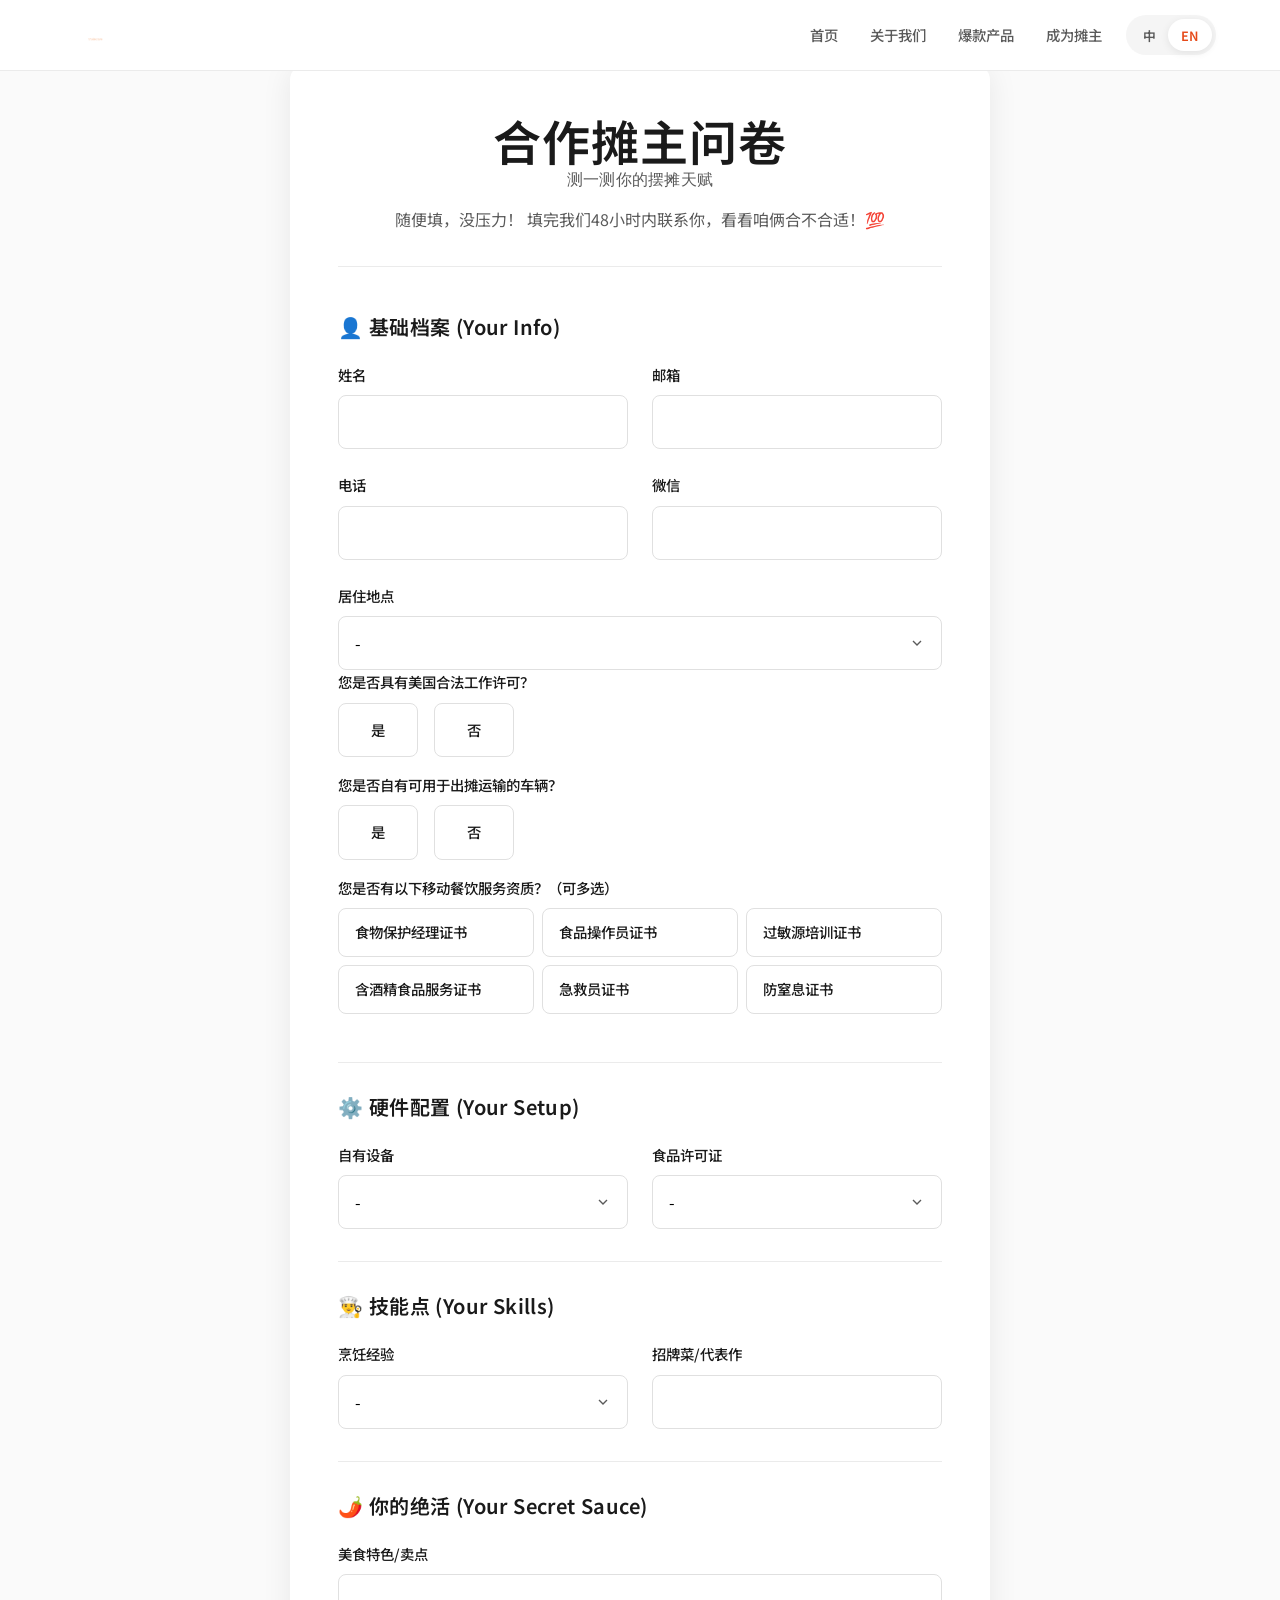
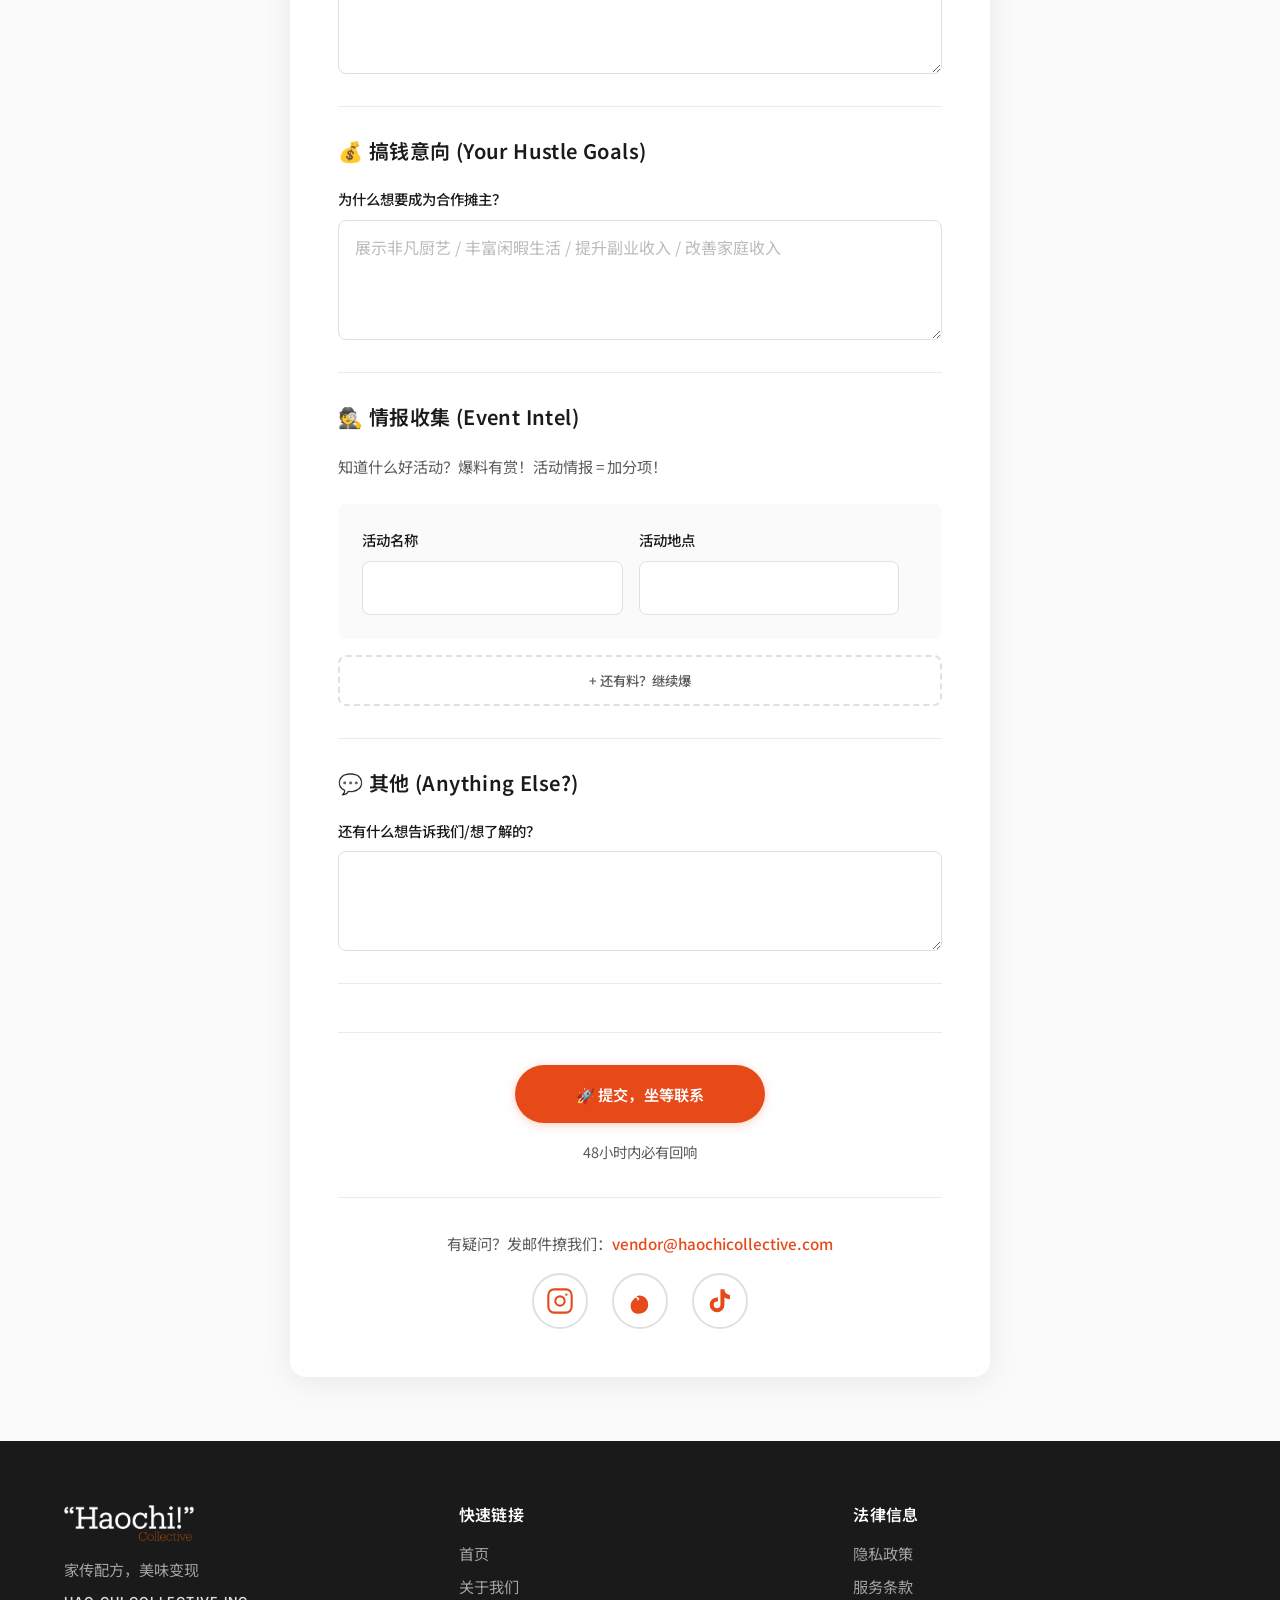
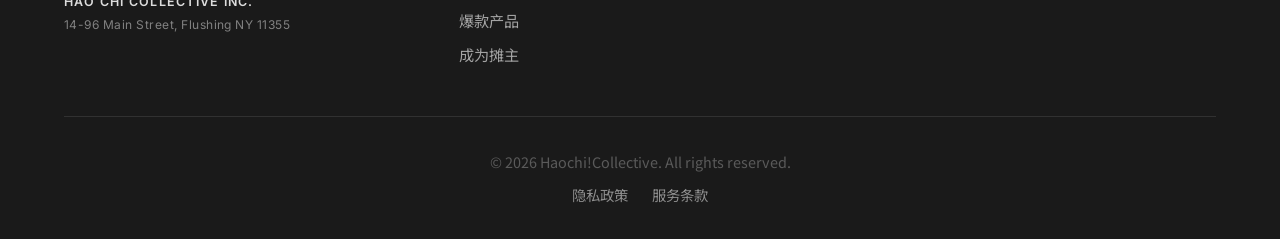
==== page-apply.html @ 7d52dc9a "Use iframe POST for Netlify Forms (more reliable)" ====
<!DOCTYPE html>
<html lang="zh">
<head>
  <meta charset="UTF-8">
  <meta name="viewport" content="width=device-width, initial-scale=1.0">
  <title>Apply Now | Haochi!Collective</title>
  <meta name="description" content="Co-Vendor Quiz - Are You Born to Hustle? Apply to become a Haochi!Collective vendor and turn your food dream into reality.">

  <link rel="preconnect" href="https://fonts.googleapis.com">
  <link rel="preconnect" href="https://fonts.gstatic.com" crossorigin>
  <link href="https://fonts.googleapis.com/css2?family=Inter:wght@400;500;600;700&family=Playfair+Display:wght@500;600;700&family=Noto+Sans+SC:wght@400;500;600;700&display=swap" rel="stylesheet">
  <link rel="stylesheet" href="styles.css">
</head>
<body>
  <!-- Header -->
  <header class="header">
    <div class="header-content">
      <a href="index.html">
        <img src="logo-white.png" alt="Haochi!Collective" class="logo">
      </a>
      <nav class="nav">
        <ul class="nav-links">
          <li><a href="index.html" data-lang="zh">首页</a><a href="index.html" data-lang="en">Home</a></li>
          <li><a href="page-story.html" data-lang="zh">关于我们</a><a href="page-story.html" data-lang="en">About Us</a></li>
          <li><a href="page-products.html" data-lang="zh">爆款产品</a><a href="page-products.html" data-lang="en">Products</a></li>
          <li><a href="page-solution.html" data-lang="zh">成为摊主</a><a href="page-solution.html" data-lang="en">Become a Vendor</a></li>
        </ul>
        <div class="lang-toggle">
          <button data-lang-btn="zh">中</button>
          <button data-lang-btn="en" class="active">EN</button>
        </div>
      </nav>
      <button class="menu-toggle" aria-label="Menu">
        <span></span><span></span><span></span>
      </button>
    </div>
  </header>

  <nav class="mobile-nav">
    <ul class="mobile-nav-links">
      <li><a href="index.html" data-lang="zh">首页</a><a href="index.html" data-lang="en">Home</a></li>
      <li><a href="page-story.html" data-lang="zh">关于我们</a><a href="page-story.html" data-lang="en">About Us</a></li>
      <li><a href="page-products.html" data-lang="zh">爆款产品</a><a href="page-products.html" data-lang="en">Products</a></li>
      <li><a href="page-solution.html" data-lang="zh">成为摊主</a><a href="page-solution.html" data-lang="en">Become a Vendor</a></li>
    </ul>
  </nav>

  <!-- Form Section -->
  <section class="form-section">
    <div class="container">
      <div class="form-container">
        <div class="form-intro animate-on-scroll">
          <h2 data-lang="zh">合作摊主问卷</h2>
          <h2 data-lang="en">Co-Vendor Quiz</h2>
          <h3 class="quiz-subtitle" data-lang="zh">测一测你的摆摊天赋</h3>
          <h3 class="quiz-subtitle" data-lang="en">Are You Born to Hustle?</h3>
          <p data-lang="zh">随便填，没压力！ 填完我们48小时内联系你，看看咱俩合不合适！💯</p>
          <p data-lang="en">No pressure, just vibes! Fill this out, and we'll hit you up within 48 hours. Let's see if we're a match! 💯</p>
        </div>

        <form 
          id="applicationForm" 
          name="vendor-application" 
          action="/covendor-v3/"
          method="POST" 
          data-netlify="true" 
          netlify-honeypot="bot-field"
          target="netlify-frame"
        >
          <!-- Netlify Forms hidden fields -->
          <input type="hidden" name="form-name" value="vendor-application">
          <p style="display:none;">
            <label>Don't fill this out: <input name="bot-field"></label>
          </p>
        
        <!-- Hidden iframe for Netlify Forms POST -->
        <iframe name="netlify-frame" id="netlify-frame" style="display:none;" onload="handleFormSubmit()"></iframe>

          <!-- Section 1: 基础档案 -->
          <div class="form-group animate-on-scroll">
            <div class="form-group-title">
              <h4 data-lang="zh">👤 基础档案 (Your Info)</h4>
              <h4 data-lang="en">👤 Your Info</h4>
            </div>
            <div class="form-row">
              <div class="form-field">
                <label data-lang="zh">姓名</label>
                <label data-lang="en">Name</label>
                <input type="text" name="name" required placeholder="">
              </div>
              <div class="form-field">
                <label data-lang="zh">邮箱</label>
                <label data-lang="en">Email</label>
                <input type="email" name="email" required placeholder="">
              </div>
            </div>
            <div class="form-row">
              <div class="form-field">
                <label data-lang="zh">电话</label>
                <label data-lang="en">Phone</label>
                <input type="tel" name="phone" placeholder="">
              </div>
              <div class="form-field">
                <label data-lang="zh">微信</label>
                <label data-lang="en">WeChat ID</label>
                <input type="text" name="wechat" placeholder="">
              </div>
            </div>
            <div class="form-field">
              <label data-lang="zh">居住地点</label>
              <label data-lang="en">State</label>
              <select name="state">
                <option value="">-</option>
                <option value="AL">AL Alabama / 阿拉巴马州</option>
                <option value="AK">AK Alaska / 阿拉斯加州</option>
                <option value="AZ">AZ Arizona / 亚利桑那州</option>
                <option value="AR">AR Arkansas / 阿肯色州</option>
                <option value="CA">CA California / 加利福尼亚州</option>
                <option value="CO">CO Colorado / 科罗拉多州</option>
                <option value="CT">CT Connecticut / 康涅狄格州</option>
                <option value="DE">DE Delaware / 特拉华州</option>
                <option value="FL">FL Florida / 佛罗里达州</option>
                <option value="GA">GA Georgia / 佐治亚州</option>
                <option value="HI">HI Hawaii / 夏威夷州</option>
                <option value="ID">ID Idaho / 爱达荷州</option>
                <option value="IL">IL Illinois / 伊利诺伊州</option>
                <option value="IN">IN Indiana / 印第安纳州</option>
                <option value="IA">IA Iowa / 爱荷华州</option>
                <option value="KS">KS Kansas / 堪萨斯州</option>
                <option value="KY">KY Kentucky / 肯塔基州</option>
                <option value="LA">LA Louisiana / 路易斯安那州</option>
                <option value="ME">ME Maine / 缅因州</option>
                <option value="MD">MD Maryland / 马里兰州</option>
                <option value="MA">MA Massachusetts / 马萨诸塞州</option>
                <option value="MI">MI Michigan / 密歇根州</option>
                <option value="MN">MN Minnesota / 明尼苏达州</option>
                <option value="MS">MS Mississippi / 密西西比州</option>
                <option value="MO">MO Missouri / 密苏里州</option>
                <option value="MT">MT Montana / 蒙大拿州</option>
                <option value="NE">NE Nebraska / 内布拉斯加州</option>
                <option value="NV">NV Nevada / 内华达州</option>
                <option value="NH">NH New Hampshire / 新罕布什尔州</option>
                <option value="NJ">NJ New Jersey / 新泽西州</option>
                <option value="NM">NM New Mexico / 新墨西哥州</option>
                <option value="NY">NY New York / 纽约州</option>
                <option value="NC">NC North Carolina / 北卡罗来纳州</option>
                <option value="ND">ND North Dakota / 北达科他州</option>
                <option value="OH">OH Ohio / 俄亥俄州</option>
                <option value="OK">OK Oklahoma / 俄克拉荷马州</option>
                <option value="OR">OR Oregon / 俄勒冈州</option>
                <option value="PA">PA Pennsylvania / 宾夕法尼亚州</option>
                <option value="RI">RI Rhode Island / 罗得岛州</option>
                <option value="SC">SC South Carolina / 南卡罗来纳州</option>
                <option value="SD">SD South Dakota / 南达科他州</option>
                <option value="TN">TN Tennessee / 田纳西州</option>
                <option value="TX">TX Texas / 得克萨斯州</option>
                <option value="UT">UT Utah / 犹他州</option>
                <option value="VT">VT Vermont / 佛蒙特州</option>
                <option value="VA">VA Virginia / 弗吉尼亚州</option>
                <option value="WA">WA Washington / 华盛顿州</option>
                <option value="WV">WV West Virginia / 西弗吉尼亚州</option>
                <option value="WI">WI Wisconsin / 威斯康星州</option>
                <option value="WY">WY Wyoming / 怀俄明州</option>
                <option value="DC">DC District of Columbia / 华盛顿特区</option>
              </select>
            </div>

            <!-- 判断性问题 -->
            <div class="form-field yesno-field">
              <label data-lang="zh">您是否具有美国合法工作许可？</label>
              <label data-lang="en">Do you have legal work authorization in the U.S.?</label>
              <div class="yesno-options">
                <label class="yesno-label">
                  <input type="radio" name="work_permit" value="yes">
                  <span data-lang="zh">是</span>
                  <span data-lang="en">Yes</span>
                </label>
                <label class="yesno-label">
                  <input type="radio" name="work_permit" value="no">
                  <span data-lang="zh">否</span>
                  <span data-lang="en">No</span>
                </label>
              </div>
            </div>

            <div class="form-field yesno-field">
              <label data-lang="zh">您是否自有可用于出摊运输的车辆？</label>
              <label data-lang="en">Do you have a vehicle for transport to events?</label>
              <div class="yesno-options">
                <label class="yesno-label">
                  <input type="radio" name="own_vehicle" value="yes">
                  <span data-lang="zh">是</span>
                  <span data-lang="en">Yes</span>
                </label>
                <label class="yesno-label">
                  <input type="radio" name="own_vehicle" value="no">
                  <span data-lang="zh">否</span>
                  <span data-lang="en">No</span>
                </label>
              </div>
            </div>

            <div class="form-field checkbox-group-field">
              <label data-lang="zh">您是否有以下移动餐饮服务资质？（可多选）</label>
              <label data-lang="en">Do you have any of the following certifications? (select all that apply)</label>
              <div class="checkbox-grid">
                <label class="checkbox-label">
                  <input type="checkbox" name="certifications" value="food_manager">
                  <span data-lang="zh">食物保护经理证书</span>
                  <span data-lang="en">Food Protection Manager Cert</span>
                </label>
                <label class="checkbox-label">
                  <input type="checkbox" name="certifications" value="food_handler">
                  <span data-lang="zh">食品操作员证书</span>
                  <span data-lang="en">Food Handler Certificate</span>
                </label>
                <label class="checkbox-label">
                  <input type="checkbox" name="certifications" value="allergen">
                  <span data-lang="zh">过敏源培训证书</span>
                  <span data-lang="en">Allergen Training Cert</span>
                </label>
                <label class="checkbox-label">
                  <input type="checkbox" name="certifications" value="alcohol">
                  <span data-lang="zh">含酒精食品服务证书</span>
                  <span data-lang="en">Alcohol Service Cert</span>
                </label>
                <label class="checkbox-label">
                  <input type="checkbox" name="certifications" value="first_aid">
                  <span data-lang="zh">急救员证书</span>
                  <span data-lang="en">First Aid Certificate</span>
                </label>
                <label class="checkbox-label">
                  <input type="checkbox" name="certifications" value="choking">
                  <span data-lang="zh">防窒息证书</span>
                  <span data-lang="en">Choking Prevention Cert</span>
                </label>
              </div>
            </div>
          </div>

          <!-- Section 2: 硬件配置 -->
          <div class="form-group animate-on-scroll">
            <div class="form-group-title">
              <h4 data-lang="zh">⚙️ 硬件配置 (Your Setup)</h4>
              <h4 data-lang="en">⚙️ Your Setup</h4>
            </div>
            <div class="form-row">
              <div class="form-field">
                <label data-lang="zh">自有设备</label>
                <label data-lang="en">Equipment</label>
                <select name="equipment">
                  <option value="">-</option>
                  <option value="none" data-lang="zh">无</option>
                  <option value="none" data-lang="en">None</option>
                  <option value="basic" data-lang="zh">基础设备</option>
                  <option value="basic" data-lang="en">Basic Setup</option>
                  <option value="full" data-lang="zh">全套设备</option>
                  <option value="full" data-lang="en">Full Setup</option>
                  <option value="truck" data-lang="zh">餐车</option>
                  <option value="truck" data-lang="en">Food Truck</option>
                </select>
              </div>
              <div class="form-field">
                <label data-lang="zh">食品许可证</label>
                <label data-lang="en">Food Permit</label>
                <select name="permit">
                  <option value="">-</option>
                  <option value="none" data-lang="zh">暂无</option>
                  <option value="none" data-lang="en">None yet</option>
                  <option value="mobile" data-lang="zh">移动餐车许可</option>
                  <option value="mobile" data-lang="en">Mobile Food Permit</option>
                  <option value="commercial" data-lang="zh">商业厨房许可</option>
                  <option value="commercial" data-lang="en">Commercial Kitchen</option>
                </select>
              </div>
            </div>
          </div>

          <!-- Section 3: 技能点 -->
          <div class="form-group animate-on-scroll">
            <div class="form-group-title">
              <h4 data-lang="zh">👨‍🍳 技能点 (Your Skills)</h4>
              <h4 data-lang="en">👨‍🍳 Your Skills</h4>
            </div>
            <div class="form-row">
              <div class="form-field">
                <label data-lang="zh">烹饪经验</label>
                <label data-lang="en">Cooking Experience</label>
                <select name="experience">
                  <option value="">-</option>
                  <option value="home" data-lang="zh">家常烹饪</option>
                  <option value="home" data-lang="en">Home Cooking</option>
                  <option value="restaurant" data-lang="zh">餐厅厨师</option>
                  <option value="restaurant" data-lang="en">Restaurant Chef</option>
                  <option value="professional" data-lang="zh">专业厨师</option>
                  <option value="professional" data-lang="en">Professional Chef</option>
                  <option value="catering" data-lang="zh">外烩/活动餐</option>
                  <option value="catering" data-lang="en">Catering/Events</option>
                </select>
              </div>
              <div class="form-field">
                <label data-lang="zh">招牌菜/代表作</label>
                <label data-lang="en">Signature Dish</label>
                <input type="text" name="signature" placeholder="">
              </div>
            </div>
          </div>

          <!-- Section 4: 你的绝活 -->
          <div class="form-group animate-on-scroll">
            <div class="form-group-title">
              <h4 data-lang="zh">🌶️ 你的绝活 (Your Secret Sauce)</h4>
              <h4 data-lang="en">🌶️ Your Secret Sauce</h4>
            </div>
            <div class="form-field">
              <label data-lang="zh">美食特色/卖点</label>
              <label data-lang="en">What makes your food unique?</label>
              <textarea name="specialty" placeholder=""></textarea>
            </div>
          </div>

          <!-- Section 5: 搞钱意向 -->
          <div class="form-group animate-on-scroll">
            <div class="form-group-title">
              <h4 data-lang="zh">💰 搞钱意向 (Your Hustle Goals)</h4>
              <h4 data-lang="en">💰 Your Hustle Goals</h4>
            </div>
            <div class="form-field">
              <label data-lang="zh">为什么想要成为合作摊主？</label>
              <label data-lang="en">Why do you want to become a co-vendor?</label>
              <textarea name="reason" class="reason-textarea" data-placeholder="展示非凡厨艺 / 丰富闲暇生活 / 提升副业收入 / 改善家庭收入" placeholder=""></textarea>
            </div>
          </div>

          <!-- Section 6: 情报收集 -->
          <div class="form-group animate-on-scroll">
            <div class="form-group-title">
              <h4 data-lang="zh">🕵️ 情报收集 (Event Intel)</h4>
              <h4 data-lang="en">🕵️ Event Intel</h4>
            </div>
            <p style="color: var(--text-secondary); font-size: 0.95rem; margin-bottom: var(--space-lg);" data-lang="zh">知道什么好活动？爆料有赏！活动情报 = 加分项！</p>
            <p style="color: var(--text-secondary); font-size: 0.95rem; margin-bottom: var(--space-lg);" data-lang="en">Know any good festivals? Spill the tea! Info on events = bonus points!</p>

            <div id="eventIntelContainer">
              <div class="event-intel-item">
                <div class="form-field">
                  <label data-lang="zh">活动名称</label>
                  <label data-lang="en">Event Name</label>
                  <input type="text" name="event_name[]" placeholder="">
                </div>
                <div class="form-field">
                  <label data-lang="zh">活动地点</label>
                  <label data-lang="en">Location</label>
                  <input type="text" name="event_location[]" placeholder="">
                </div>
                <div class="form-field">
                  <label>&nbsp;</label>
                  <button type="button" class="remove-event-btn" onclick="removeEventIntel(this)" style="display: none;">✕</button>
                </div>
              </div>
            </div>

            <button type="button" class="add-event-btn" onclick="addEventIntel()">
              <span data-lang="zh">+ 还有料？继续爆</span>
              <span data-lang="en">+ Add More Events</span>
            </button>
          </div>

          <!-- Section 7: 其他 -->
          <div class="form-group animate-on-scroll">
            <div class="form-group-title">
              <h4 data-lang="zh">💬 其他 (Anything Else?)</h4>
              <h4 data-lang="en">💬 Anything Else?</h4>
            </div>
            <div class="form-field">
              <label data-lang="zh">还有什么想告诉我们/想了解的？</label>
              <label data-lang="en">Questions or comments?</label>
              <textarea name="comments" placeholder=""></textarea>
            </div>
          </div>

          <!-- Submit -->
          <div class="form-submit">
            <button type="submit" class="btn btn-primary">
              <span data-lang="zh">🚀 提交，坐等联系</span>
              <span data-lang="en">🚀 Submit & Let's Talk</span>
            </button>
            <p style="margin-top: var(--space-md); color: var(--text-secondary); font-size: 0.9rem;" data-lang="zh">48小时内必有回响</p>
            <p style="margin-top: var(--space-md); color: var(--text-secondary); font-size: 0.9rem;" data-lang="en">We'll hit you up within 48 hours</p>
          </div>
        </form>

        <!-- Form Footer -->
        <div class="form-footer">
          <p data-lang="zh">有疑问？发邮件撩我们：<a href="mailto:vendor@haochicollective.com">vendor@haochicollective.com</a></p>
          <p data-lang="en">Questions? Slide into our DMs at <a href="mailto:vendor@haochicollective.com">vendor@haochicollective.com</a></p>
          <div class="social-links">
            <a href="#" class="social-link social-link-lg" aria-label="Instagram">
              <svg width="28" height="28" viewBox="0 0 24 24" fill="none" stroke="currentColor" stroke-width="1.8" stroke-linecap="round" stroke-linejoin="round"><rect x="2" y="2" width="20" height="20" rx="5" ry="5"/><circle cx="12" cy="12" r="4"/><circle cx="17.5" cy="6.5" r="1" fill="currentColor" stroke="none"/></svg>
            </a>
            <a href="#" class="social-link social-link-lg" aria-label="WeChat">
              <svg width="28" height="28" viewBox="0 0 24 24" fill="currentColor"><path d="M8.5 12.5a1.5 1.5 0 1 1 0-3 1.5 1.5 0 0 1 0 3zm5 0a1.5 1.5 0 1 1 0-3 1.5 1.5 0 0 1 0 3zm5.5 3c0 4.4-3.6 7.5-8 7.5S4 20.4 4 16c0-1.5.5-2.9 1.3-4L8 9l2 3 1.5-2L9 8c.8-.4 1.7-.7 2.6-.7 4 0 7.4 3.4 7.4 7.5z"/></svg>
            </a>
            <a href="#" class="social-link social-link-lg" aria-label="TikTok">
              <svg width="28" height="28" viewBox="0 0 24 24" fill="currentColor"><path d="M19.59 6.69a4.83 4.83 0 0 1-3.77-4.25V2h-3.45v13.67a2.89 2.89 0 0 1-2.88 2.5 2.89 2.89 0 0 1-2.89-2.89 2.89 2.89 0 0 1 2.89-2.89c.28 0 .54.04.79.1V9.01a6.27 6.27 0 0 0-.79-.05 6.34 6.34 0 0 0-6.34 6.34 6.34 6.34 0 0 0 6.34 6.34 6.34 6.34 0 0 0 6.33-6.34V8.99a8.16 8.16 0 0 0 4.77 1.52V6.75a4.85 4.85 0 0 1-1-.06z"/></svg>
            </a>
          </div>
        </div>
      </div>
    </div>
  </section>

  <!-- Success Modal -->
  <div class="modal-overlay" id="successModal">
    <div class="modal">
      <div class="modal-icon">✓</div>
      <h3 data-lang="zh">提交成功！</h3>
      <h3 data-lang="en">Submitted!</h3>
      <p data-lang="zh">我们将在48小时内联系你，看看咱俩合不合适！</p>
      <p data-lang="en">We'll hit you up within 48 hours. Let's see if we're a match!</p>
      <button class="btn btn-primary" onclick="closeModal()" data-lang="zh">好的！</button>
      <button class="btn btn-primary" onclick="closeModal()" data-lang="en">Got it!</button>
    </div>
  </div>

  <!-- Footer -->
  <footer class="footer">
    <div class="container">
      <div class="footer-content">
        <div class="footer-brand">
          <img src="logo-footer.png" alt="Haochi!Collective" class="footer-logo">
          <p data-lang="zh">家传配方，美味变现</p>
          <p data-lang="en">From Family Recipes to Scalable Brands</p>
          <p class="footer-company">HAO CHI COLLECTIVE INC.</p>
          <p class="footer-address">14-96 Main Street, Flushing NY 11355</p>
        </div>

        <div class="footer-links">
          <h4 data-lang="zh">快速链接</h4>
          <h4 data-lang="en">Quick Links</h4>
          <ul>
            <li><a href="index.html" data-lang="zh">首页</a><a href="index.html" data-lang="en">Home</a></li>
            <li><a href="page-story.html" data-lang="zh">关于我们</a><a href="page-story.html" data-lang="en">About Us</a></li>
            <li><a href="page-products.html" data-lang="zh">爆款产品</a><a href="page-products.html" data-lang="en">Products</a></li>
            <li><a href="page-apply.html" data-lang="zh">成为摊主</a><a href="page-apply.html" data-lang="en">Become a Vendor</a></li>
          </ul>
        </div>

        <div class="footer-links">
          <h4 data-lang="zh">法律信息</h4>
          <h4 data-lang="en">Legal</h4>
          <ul>
            <li><a href="privacy-policy.html" data-lang="zh">隐私政策</a><a href="privacy-policy.html" data-lang="en">Privacy Policy</a></li>
            <li><a href="terms-of-service.html" data-lang="zh">服务条款</a><a href="terms-of-service.html" data-lang="en">Terms of Service</a></li>
          </ul>
        </div>
      </div>

      <div class="footer-bottom">
        <p>© 2026 Haochi!Collective. All rights reserved.</p>
        <div class="footer-bottom-links">
          <a href="privacy-policy.html" data-lang="zh">隐私政策</a><a href="privacy-policy.html" data-lang="en">Privacy Policy</a>
          <a href="terms-of-service.html" data-lang="zh">服务条款</a><a href="terms-of-service.html" data-lang="en">Terms of Service</a>
        </div>
      </div>
    </div>
  </footer>

  <script>
    // Language Toggle
    const langToggle = document.querySelectorAll('[data-lang-btn]');
    const html = document.documentElement;

    langToggle.forEach(btn => {
      btn.addEventListener('click', () => {
        const lang = btn.dataset.langBtn;
        html.lang = lang;
        langToggle.forEach(b => b.classList.remove('active'));
        btn.classList.add('active');
        localStorage.setItem('hcc_lang', lang);
        setReasonPlaceholder(lang);
      });
    });

    const savedLang = localStorage.getItem('hcc_lang');
    if (savedLang) {
      html.lang = savedLang;
      langToggle.forEach(btn => {
        btn.classList.toggle('active', btn.dataset.langBtn === savedLang);
      });
    }

    // Mobile Menu
    const menuToggle = document.querySelector('.menu-toggle');
    const mobileNav = document.querySelector('.mobile-nav');

    menuToggle.addEventListener('click', () => {
      menuToggle.classList.toggle('active');
      mobileNav.classList.toggle('active');
    });

    // Reason textarea placeholder behavior
    const reasonTextarea = document.querySelector('.reason-textarea');
    const PLACEHOLDER_ZH = '展示非凡厨艺 / 丰富闲暇生活 / 提升副业收入 / 改善家庭收入';
    const PLACEHOLDER_EN = 'Show off your cooking skills / Enrich your free time / Boost side income / Improve family income';
    function setReasonPlaceholder(lang) {
      if (reasonTextarea) {
        reasonTextarea.placeholder = lang === 'zh' ? PLACEHOLDER_ZH : PLACEHOLDER_EN;
      }
    }
    setReasonPlaceholder(html.lang);

    // Event Intel Dynamic Fields
    function addEventIntel() {
      const container = document.getElementById('eventIntelContainer');
      const newItem = document.createElement('div');
      newItem.className = 'event-intel-item';
      newItem.innerHTML = `
        <div class="form-field">
          <label data-lang="zh">活动名称</label>
          <label data-lang="en">Event Name</label>
          <input type="text" name="event_name[]" placeholder="">
        </div>
        <div class="form-field">
          <label data-lang="zh">活动地点</label>
          <label data-lang="en">Location</label>
          <input type="text" name="event_location[]" placeholder="">
        </div>
        <div class="form-field">
          <label>&nbsp;</label>
          <button type="button" class="remove-event-btn" onclick="removeEventIntel(this)">✕</button>
        </div>
      `;
      container.appendChild(newItem);
      updateRemoveButtons();
    }

    function removeEventIntel(btn) {
      btn.closest('.event-intel-item').remove();
      updateRemoveButtons();
    }

    function updateRemoveButtons() {
      const items = document.querySelectorAll('.event-intel-item');
      document.querySelectorAll('.remove-event-btn').forEach(btn => {
        btn.style.display = items.length > 1 ? 'block' : 'none';
      });
    }

    // Form Submission via iframe (Netlify Forms compatible)
    let formSubmitted = false;
    
    function handleFormSubmit() {
      if (formSubmitted) {
        formSubmitted = false;
        
        // Collect form data for localStorage backup
        const form = document.getElementById('applicationForm');
        const formData = new FormData(form);
        const data = {};
        formData.forEach((value, key) => {
          if (key !== 'bot-field' && data[key] !== undefined) {
            if (!Array.isArray(data[key])) data[key] = [data[key]];
            data[key].push(value);
          } else if (key !== 'bot-field') {
            data[key] = value;
          }
        });
        
        // Save to localStorage as backup
        const submissions = JSON.parse(localStorage.getItem('hcc_submissions') || '[]');
        submissions.push({
          ...data,
          submittedAt: new Date().toISOString()
        });
        localStorage.setItem('hcc_submissions', JSON.stringify(submissions));
        
        // Show success modal
        document.getElementById('successModal').classList.add('active');
        form.reset();
      }
    }
    
    document.getElementById('applicationForm').addEventListener('submit', function() {
      formSubmitted = true;
    });

    function closeModal() {
      document.getElementById('successModal').classList.remove('active');
    }

    document.getElementById('successModal').addEventListener('click', function(e) {
      if (e.target === this) closeModal();
    });

    // Scroll Animations
    const observer = new IntersectionObserver((entries) => {
      entries.forEach(entry => {
        if (entry.isIntersecting) {
          entry.target.classList.add('animated');
          observer.unobserve(entry.target);
        }
      });
    }, { threshold: 0.1 });

    document.querySelectorAll('.animate-on-scroll').forEach(el => {
      observer.observe(el);
    });

    updateRemoveButtons();
  </script>
</body>
</html>
---- styles.css ----
/* ==========================================================================
   HAOCHI COLLECTIVE - Co-Vendor Website Styles
   American Style Design - Based on Notion Content
   ========================================================================== */

/* CSS Variables */
:root {
  --primary: #E64A19;
  --primary-dark: #D84315;
  --primary-light: #FF7043;
  --dark: #1A1A1A;
  --dark-secondary: #2D2D2D;
  --text-primary: #1A1A1A;
  --text-secondary: #5A5A5A;
  --text-light: #8A8A8A;
  --white: #FFFFFF;
  --gray-50: #FAFAFA;
  --gray-100: #F5F5F5;
  --gray-200: #EBEBEB;
  --gray-300: #E0E0E0;
  --success: #2E7D32;

  /* Typography */
  --font-display: 'Playfair Display', Georgia, serif;
  --font-body: 'Inter', -apple-system, BlinkMacSystemFont, sans-serif;
  --font-chinese: 'Noto Sans SC', 'PingFang SC', 'Hiragino Sans GB', 'Microsoft YaHei', sans-serif;
  --font-zh-heading: 'Noto Sans SC', 'PingFang SC', 'Hiragino Sans GB', 'Microsoft YaHei', sans-serif;

  /* Spacing */
  --space-xs: 0.25rem;
  --space-sm: 0.5rem;
  --space-md: 1rem;
  --space-lg: 1.5rem;
  --space-xl: 2rem;
  --space-2xl: 3rem;
  --space-3xl: 4rem;

  /* Layout */
  --max-width: 1200px;
  --border-radius: 8px;
  --border-radius-lg: 16px;

  /* Transitions */
  --transition-fast: 0.18s ease;
  --transition-base: 0.25s ease;
  --transition-slow: 0.45s ease;
  --transition-bounce: cubic-bezier(0.34, 1.56, 0.64, 1);
}

/* Reset */
*, *::before, *::after {
  box-sizing: border-box;
  margin: 0;
  padding: 0;
}

html {
  scroll-behavior: smooth;
}

body {
  font-family: var(--font-body), var(--font-chinese);
  font-size: 16px;
  line-height: 1.7;
  color: var(--text-primary);
  background: var(--white);
  -webkit-font-smoothing: antialiased;
}

img {
  max-width: 100%;
  height: auto;
  display: block;
}

a {
  color: inherit;
  text-decoration: none;
}

button {
  cursor: pointer;
  border: none;
  background: none;
  font-family: inherit;
}

h1, h2, h3, h4 {
  font-family: var(--font-display);
  font-weight: 600;
  line-height: 1.2;
  color: var(--dark);
}

h1 { font-size: clamp(2.5rem, 6vw, 4rem); }
h2 { font-size: clamp(2rem, 4vw, 3rem); }
h3 { font-size: clamp(1.5rem, 3vw, 2rem); }
h4 { font-size: 1.25rem; }

p {
  color: var(--text-secondary);
  line-height: 1.8;
}

/* Layout */
.container {
  max-width: var(--max-width);
  margin: 0 auto;
  padding: 0 var(--space-lg);
}

.section {
  padding: var(--space-3xl) 0;
}

.section-header {
  text-align: center;
  margin-bottom: var(--space-2xl);
}

.section-label {
  display: inline-block;
  font-size: 0.875rem;
  font-weight: 600;
  text-transform: uppercase;
  letter-spacing: 0.15em;
  color: var(--primary);
  margin-bottom: var(--space-sm);
}

/* ==========================================================================
   Header
   ========================================================================== */
.header {
  position: fixed;
  top: 0;
  left: 0;
  right: 0;
  z-index: 1000;
  background: rgba(255, 255, 255, 0.98);
  backdrop-filter: blur(10px);
  border-bottom: 1px solid var(--gray-200);
}

.header-content {
  display: flex;
  align-items: center;
  justify-content: space-between;
  height: 70px;
  max-width: var(--max-width);
  margin: 0 auto;
  padding: 0 var(--space-lg);
}

.logo {
  height: 32px;
  width: auto;
  object-fit: contain;
}

.nav {
  display: flex;
  align-items: center;
  gap: var(--space-lg);
}

.nav-links {
  display: none;
  list-style: none;
  gap: var(--space-xl);
}

.nav-links a {
  font-size: 0.9rem;
  font-weight: 500;
  color: var(--text-secondary);
  transition: var(--transition-fast);
  position: relative;
}

.nav-links a::after {
  content: '';
  position: absolute;
  bottom: -4px;
  left: 0;
  width: 0;
  height: 2px;
  background: var(--primary);
  transition: var(--transition-fast);
}

.nav-links a:hover,
.nav-links a.active {
  color: var(--text-primary);
}

.nav-links a:hover::after,
.nav-links a.active::after {
  width: 100%;
}

/* Language Toggle */
.lang-toggle {
  display: flex;
  background: var(--gray-100);
  border-radius: 20px;
  padding: 4px;
}

.lang-toggle button {
  padding: 0.4rem 0.8rem;
  font-size: 0.8rem;
  font-weight: 600;
  border-radius: 16px;
  color: var(--text-secondary);
  transition: var(--transition-fast);
}

.lang-toggle button.active {
  background: var(--white);
  color: var(--primary);
  box-shadow: 0 2px 8px rgba(0,0,0,0.08);
}

/* Mobile Menu */
.menu-toggle {
  display: flex;
  flex-direction: column;
  gap: 5px;
  padding: 8px;
}

.menu-toggle span {
  width: 22px;
  height: 2px;
  background: var(--text-primary);
  transition: var(--transition-fast);
}

.mobile-nav {
  position: fixed;
  top: 70px;
  left: 0;
  right: 0;
  background: var(--white);
  padding: var(--space-lg);
  border-bottom: 1px solid var(--gray-200);
  transform: translateY(-100%);
  opacity: 0;
  visibility: hidden;
  transition: var(--transition-base);
  z-index: 999;
}

.mobile-nav.active {
  transform: translateY(0);
  opacity: 1;
  visibility: visible;
}

.mobile-nav-links {
  list-style: none;
  display: flex;
  flex-direction: column;
  gap: var(--space-sm);
}

.mobile-nav-links a {
  display: block;
  padding: var(--space-md);
  font-weight: 500;
  border-radius: var(--border-radius);
  transition: var(--transition-fast);
}

.mobile-nav-links a:hover {
  background: var(--gray-100);
}

/* ==========================================================================
   Hero Section
   ========================================================================== */
.hero {
  position: relative;
  min-height: 100vh;
  display: flex;
  align-items: center;
  background: var(--dark);
  overflow: hidden;
}

.hero-bg {
  position: absolute;
  inset: 0;
  background-size: cover;
  background-position: center 35%;
  opacity: 0.55;
  transform: scale(1.04);
  animation: heroZoom 18s ease-in-out infinite alternate;
}

@keyframes heroZoom {
  from { transform: scale(1.04); background-position: center 35%; }
  to   { transform: scale(1.10); background-position: center 42%; }
}

/* 暖橙色叠层：强化烟火气氛围 */
.hero-color-wash {
  position: absolute;
  inset: 0;
  background: radial-gradient(ellipse 80% 60% at 50% 60%,
    rgba(200, 60, 0, 0.22) 0%,
    rgba(255, 120, 0, 0.10) 50%,
    transparent 100%);
  pointer-events: none;
  z-index: 0;
}

.hero-content {
  position: relative;
  z-index: 1;
  text-align: center;
  padding: 120px var(--space-lg) var(--space-3xl);
  max-width: 900px;
  margin: 0 auto;
}

.hero-badge {
  display: inline-block;
  padding: 0.5rem 1rem;
  background: rgba(230, 74, 25, 0.2);
  border: 1px solid var(--primary);
  border-radius: 50px;
  font-size: 0.85rem;
  font-weight: 600;
  color: var(--primary-light);
  margin-bottom: var(--space-lg);
}

.hero h1 {
  color: var(--white);
  margin-bottom: var(--space-lg);
  font-size: clamp(2.5rem, 7vw, 4.5rem);
  letter-spacing: -0.02em;
}

.hero-subtitle {
  font-size: clamp(1.1rem, 2vw, 1.4rem);
  color: rgba(255, 255, 255, 0.75);
  margin-bottom: var(--space-2xl);
  line-height: 1.8;
}

/* Hero Buttons Layout */
.hero-buttons {
  display: flex;
  gap: 1rem;
  justify-content: center;
  flex-wrap: wrap;
  align-items: center;
}

/* ── Hero Buttons: Equal-Size Base ────────────────────────────── */
.btn-hero-equal {
  display: inline-flex;
  align-items: center;
  justify-content: center;
  min-width: 160px;
  padding: 0.95rem 2rem;
  font-size: 1rem;
  font-weight: 600;
  letter-spacing: 0.025em;
  border-radius: 50px;
  border: 1.5px solid transparent;
  text-decoration: none;
  position: relative;
  overflow: hidden;
  cursor: pointer;
  -webkit-tap-highlight-color: transparent;
  user-select: none;
  transition: background 0.22s ease, border-color 0.22s ease,
              color 0.22s ease, transform 0.22s ease, box-shadow 0.22s ease;
}

/* Shimmer on hover */
.btn-hero-equal::before {
  content: '';
  position: absolute;
  inset: 0;
  background: linear-gradient(120deg, transparent 30%, rgba(255,255,255,0.14) 50%, transparent 70%);
  transform: translateX(-100%);
  transition: none;
}
.btn-hero-equal:hover::before {
  animation: heroShimmer 0.5s ease forwards;
}
@keyframes heroShimmer {
  to { transform: translateX(120%); }
}

/* ── Solid (主操作按钮) ─────────────────────────────────────────── */
.btn-hero-solid {
  background: var(--primary);
  color: var(--white);
  border-color: var(--primary);
  box-shadow: 0 3px 16px rgba(230, 74, 25, 0.40),
              inset 0 1px 0 rgba(255,255,255,0.12);
}
.btn-hero-solid:hover {
  background: var(--primary-dark);
  border-color: var(--primary-dark);
  transform: translateY(-2px);
  box-shadow: 0 7px 24px rgba(230, 74, 25, 0.50),
              inset 0 1px 0 rgba(255,255,255,0.1);
  color: var(--white);
}
.btn-hero-solid:active {
  transform: translateY(0);
  box-shadow: 0 2px 8px rgba(230, 74, 25, 0.30);
}
.btn-hero-solid:focus-visible {
  outline: 3px solid rgba(255, 130, 50, 0.65);
  outline-offset: 3px;
}

/* ── Glass (次级按钮) ───────────────────────────────────────────── */
.btn-hero-glass {
  background: rgba(255,255,255,0.10);
  color: rgba(255,255,255,0.92);
  border-color: rgba(255,255,255,0.38);
  backdrop-filter: blur(8px);
  -webkit-backdrop-filter: blur(8px);
}
.btn-hero-glass:hover {
  background: rgba(255,255,255,0.20);
  border-color: rgba(255,255,255,0.75);
  color: var(--white);
  transform: translateY(-2px);
  box-shadow: 0 6px 20px rgba(0,0,0,0.18);
}
.btn-hero-glass:active {
  transform: translateY(0);
  background: rgba(255,255,255,0.14);
}
.btn-hero-glass:focus-visible {
  outline: 3px solid rgba(255,255,255,0.55);
  outline-offset: 3px;
}

/* ── Hero Scroll Hint ─────────────────────────────────────────── */
.hero-scroll-hint {
  position: absolute;
  bottom: 2rem;
  left: 50%;
  transform: translateX(-50%);
  display: flex;
  flex-direction: column;
  align-items: center;
  gap: 0.6rem;
  color: rgba(255,255,255,0.55);
  font-size: 0.72rem;
  font-weight: 500;
  letter-spacing: 0.12em;
  text-transform: uppercase;
  z-index: 2;
  pointer-events: none;
  animation: scrollHintFade 3s ease-in-out infinite;
}
.scroll-line {
  display: block;
  width: 1.5px;
  height: 40px;
  background: linear-gradient(to bottom, transparent, rgba(255,255,255,0.6));
  animation: scrollLineDrop 3s ease-in-out infinite;
}
@keyframes scrollHintFade {
  0%, 100% { opacity: 0.45; }
  50%       { opacity: 0.90; }
}
@keyframes scrollLineDrop {
  0%   { transform: scaleY(0); transform-origin: top; }
  50%  { transform: scaleY(1); transform-origin: top; }
  100% { transform: scaleY(1); transform-origin: bottom; opacity: 0; }
}

.hero-stats {
  display: grid;
  grid-template-columns: repeat(3, 1fr);
  gap: var(--space-xl);
  margin-top: var(--space-3xl);
  padding-top: var(--space-2xl);
  border-top: 1px solid rgba(255, 255, 255, 0.15);
}

.stat-item {
  text-align: center;
}

.stat-number {
  font-family: var(--font-display);
  font-size: clamp(2.5rem, 5vw, 3.5rem);
  font-weight: 700;
  color: var(--primary);
  line-height: 1;
  margin-bottom: 0.5rem;
}

.stat-label {
  font-size: 0.95rem;
  color: rgba(255, 255, 255, 0.6);
}

/* Buttons */
.btn {
  display: inline-flex;
  align-items: center;
  justify-content: center;
  gap: 0.4rem;
  padding: 0.875rem 2rem;
  font-size: 0.95rem;
  font-weight: 600;
  border-radius: 50px;
  letter-spacing: 0.01em;
  border: 2px solid transparent;
  cursor: pointer;
  text-decoration: none;
  position: relative;
  overflow: hidden;
  transition: background 0.2s ease, color 0.2s ease, border-color 0.2s ease,
              transform 0.2s ease, box-shadow 0.2s ease;
  -webkit-tap-highlight-color: transparent;
  user-select: none;
}

/* Ripple layer */
.btn::after {
  content: '';
  position: absolute;
  inset: 0;
  background: rgba(255,255,255,0.15);
  opacity: 0;
  transition: opacity 0.15s ease;
  border-radius: inherit;
}
.btn:active::after {
  opacity: 1;
}

/* Primary */
.btn-primary {
  background: var(--primary);
  color: var(--white);
  box-shadow: 0 2px 10px rgba(230, 74, 25, 0.25);
}
.btn-primary:hover {
  background: var(--primary-dark);
  box-shadow: 0 6px 20px rgba(230, 74, 25, 0.35);
  transform: translateY(-2px);
}
.btn-primary:active {
  transform: translateY(0);
  box-shadow: 0 2px 8px rgba(230, 74, 25, 0.2);
}
.btn-primary:focus-visible {
  outline: 3px solid rgba(230, 74, 25, 0.5);
  outline-offset: 3px;
}

/* Outline (on dark bg / hero) */
.btn-outline {
  border-color: rgba(255,255,255,0.5);
  color: var(--white);
  background: transparent;
}
.btn-outline:hover {
  border-color: var(--white);
  background: rgba(255,255,255,0.12);
  transform: translateY(-2px);
}
.btn-outline:active {
  transform: translateY(0);
}
.btn-outline:focus-visible {
  outline: 3px solid rgba(255,255,255,0.5);
  outline-offset: 3px;
}

/* Secondary (light bg) */
.btn-secondary {
  background: var(--white);
  color: var(--primary);
  border-color: var(--primary);
}
.btn-secondary:hover {
  background: var(--primary);
  color: var(--white);
  transform: translateY(-2px);
  box-shadow: 0 6px 20px rgba(230, 74, 25, 0.25);
}
.btn-secondary:active {
  transform: translateY(0);
}
.btn-secondary:focus-visible {
  outline: 3px solid rgba(230, 74, 25, 0.4);
  outline-offset: 3px;
}

/* Ghost (inline text-link style) */
.btn-ghost {
  background: transparent;
  color: var(--primary);
  padding-left: 0;
  padding-right: 0;
  border-radius: 4px;
}
.btn-ghost:hover {
  color: var(--primary-dark);
  gap: 0.65rem;
}
.btn-ghost:focus-visible {
  outline: 2px solid var(--primary);
  outline-offset: 2px;
  border-radius: 4px;
}

/* Size modifiers */
.btn-sm {
  padding: 0.55rem 1.2rem;
  font-size: 0.875rem;
}
.btn-lg {
  padding: 1.1rem 2.5rem;
  font-size: 1.05rem;
}

/* ==========================================================================
   Stats Section
   ========================================================================== */
.stats-section {
  padding: var(--space-3xl) 0;
  background: var(--white);
}

.stats-grid {
  display: grid;
  grid-template-columns: repeat(2, 1fr);
  gap: 1.25rem;
  text-align: center;
}

@media (min-width: 768px) {
  .stats-grid {
    grid-template-columns: repeat(4, 1fr);
    gap: var(--space-xl);
  }
}

.stats-grid .stat-item {
  padding: 1.75rem 1.25rem 1.5rem;
  background: var(--gray-50);
  border-radius: var(--border-radius-lg);
  border: 1px solid var(--gray-200);
  transition: var(--transition-base);
  display: flex;
  flex-direction: column;
  align-items: center;
}

.stats-grid .stat-item:hover {
  transform: translateY(-4px);
  box-shadow: 0 8px 30px rgba(0, 0, 0, 0.07);
  border-color: var(--primary);
}

.stats-grid .stat-number {
  display: block;
  font-family: var(--font-display);
  font-size: clamp(1.8rem, 3.5vw, 2.6rem);
  font-weight: 700;
  color: var(--primary);
  line-height: 1.15;
  margin-bottom: 0.4rem;
  white-space: nowrap;
}

.stats-grid .stat-label {
  display: block;
  font-size: 0.9rem;
  color: var(--text-primary);
  font-weight: 600;
  line-height: 1.4;
  margin-bottom: 0.6rem;
}

.stats-grid .stat-sub {
  display: block;
  font-size: 0.75rem;
  color: var(--text-light);
  font-weight: 400;
  line-height: 1.55;
  padding-top: 0.55rem;
  border-top: 1px solid var(--gray-200);
  width: 100%;
  text-align: center;
}

/* ==========================================================================
   Features Grid
   ========================================================================== */
.features-grid {
  display: grid;
  grid-template-columns: repeat(1, 1fr);
  gap: var(--space-xl);
  margin-top: var(--space-2xl);
}

@media (min-width: 640px) {
  .features-grid {
    grid-template-columns: repeat(2, 1fr);
  }
}

@media (min-width: 1024px) {
  .features-grid {
    grid-template-columns: repeat(4, 1fr);
  }
}

.feature-card {
  padding: 1.75rem 1.5rem;
  background: var(--white);
  border-radius: var(--border-radius-lg);
  text-align: left;
  border: 1px solid var(--gray-200);
  transition: var(--transition-base);
}

.feature-card:hover {
  transform: translateY(-4px);
  box-shadow: 0 12px 40px rgba(0, 0, 0, 0.08);
  border-color: var(--primary);
}

.feature-icon {
  width: 68px;
  height: 68px;
  margin: 0 auto var(--space-lg);
  display: flex;
  align-items: center;
  justify-content: center;
  background: rgba(230, 74, 25, 0.07);
  border-radius: 18px;
  color: var(--primary);
  transition: var(--transition-base);
}

.feature-card:hover .feature-icon {
  background: var(--primary);
  color: var(--white);
}

.feature-card h3 {
  font-size: 1.05rem;
  font-weight: 600;
  margin-bottom: var(--space-sm);
  color: var(--dark);
  text-align: left;
}

.feature-card p {
  font-size: 0.82rem;
  color: var(--text-secondary);
  line-height: 1.65;
  text-align: left;
}

/* ==========================================================================
   Page Sections
   ========================================================================== */
.page-section {
  padding: var(--space-3xl) 0;
}

.page-section:nth-child(even) {
  background: var(--gray-50);
}

/* Story Section */
.story-section {
  padding: var(--space-3xl) 0;
}

.story-section .container {
  max-width: 720px;
}

.story-intro {
  margin-bottom: var(--space-xl);
}

.story-intro p {
  font-size: 0.9rem;
  line-height: 1.9;
  color: #444;
  text-align: left;
  margin-bottom: 0;
}

.story-quote {
  display: block;
  font-size: 1.05rem;
  font-weight: 600;
  color: var(--dark);
  line-height: 1.7;
  text-align: left;
  margin-bottom: var(--space-lg);
  padding-left: 1.25rem;
  border-left: 3px solid var(--primary);
  font-style: normal;
}

.story-intro em {
  color: var(--primary);
  font-style: italic;
}

.section-image {
  border-radius: var(--border-radius-lg);
  overflow: hidden;
  margin-bottom: var(--space-2xl);
  box-shadow: 0 20px 60px rgba(0, 0, 0, 0.10);
}

.section-image img {
  width: 100%;
  height: 100%;
  object-fit: cover;
  display: block;
}

.story-signature {
  margin-top: var(--space-2xl);
  padding-top: var(--space-lg);
  border-top: 1px solid #e0e0e0;
  text-align: right;
  font-size: 0.85rem;
  color: #888;
  line-height: 1.8;
}
.story-signature span {
  display: block;
  font-family: var(--font-body);
}
.story-signature strong {
  display: block;
  font-size: 1rem;
  font-weight: 700;
  color: var(--dark);
  font-family: var(--font-display);
  margin-top: 0.25rem;
}
.sig-img {
  display: block;
  width: 200px;
  height: auto;
  margin-top: 0.25rem;
  margin-left: auto;
}

/* Mission */
.mission-list {
  max-width: 700px;
  margin: 0 auto;
}

.mission-item {
  display: flex;
  align-items: flex-start;
  gap: var(--space-lg);
  padding: var(--space-xl) 0;
  border-bottom: 1px solid var(--gray-200);
}

.mission-item:last-child {
  border-bottom: none;
}

.mission-icon {
  font-size: 2rem;
  flex-shrink: 0;
}

.mission-content h4 {
  margin-bottom: 0.5rem;
}

.mission-content p {
  color: var(--text-secondary);
  line-height: 1.8;
}

/* Product Grid */
.product-grid {
  display: grid;
  grid-template-columns: repeat(auto-fit, minmax(280px, 1fr));
  gap: var(--space-xl);
  margin-top: var(--space-2xl);
}

.product-card {
  border-radius: var(--border-radius-lg);
  overflow: hidden;
  box-shadow: 0 4px 20px rgba(0, 0, 0, 0.08);
  transition: var(--transition-base);
}

.product-card:hover {
  transform: translateY(-8px);
  box-shadow: 0 12px 40px rgba(0, 0, 0, 0.12);
}

.product-image {
  aspect-ratio: 16/10;
  overflow: hidden;
}

.product-image img {
  width: 100%;
  height: 100%;
  object-fit: cover;
  transition: transform 0.6s ease;
}

.product-card:hover .product-image img {
  transform: scale(1.05);
}

.product-content {
  padding: var(--space-xl);
}

.product-content h4 {
  margin-bottom: var(--space-sm);
}

/* Gallery Grid */
.gallery-grid {
  display: grid;
  grid-template-columns: repeat(4, 1fr);
  gap: var(--space-lg);
}

.gallery-card {
  background: var(--white);
  border-radius: var(--border-radius-lg);
  overflow: hidden;
  box-shadow: 0 2px 16px rgba(0, 0, 0, 0.07);
  transition: var(--transition-base);
}

.gallery-card:hover {
  transform: translateY(-6px);
  box-shadow: 0 10px 32px rgba(0, 0, 0, 0.12);
}

.gallery-img {
  aspect-ratio: 1 / 1;
  overflow: hidden;
}

.gallery-img img {
  width: 100%;
  height: 100%;
  object-fit: cover;
  transition: transform 0.5s ease;
}

.gallery-card:hover .gallery-img img {
  transform: scale(1.05);
}

.gallery-info {
  padding: var(--space-md) var(--space-lg) var(--space-lg);
}

.gallery-info h4 {
  font-family: var(--font-display);
  font-size: 0.95rem;
  font-weight: 700;
  color: var(--dark);
  margin-bottom: 0.3rem;
  line-height: 1.3;
}

.gallery-info p {
  font-size: 0.78rem;
  color: var(--text-secondary);
  line-height: 1.6;
  margin: 0;
}

.product-content p {
  font-size: 0.95rem;
}

/* Solution Steps */
.solution-steps {
  max-width: 800px;
  margin: 0 auto;
}

.solution-step {
  display: flex;
  gap: var(--space-xl);
  padding: var(--space-2xl) 0;
  border-bottom: 1px solid var(--gray-200);
}

.solution-step:last-child {
  border-bottom: none;
}

.step-number {
  flex-shrink: 0;
  width: 48px;
  height: 48px;
  display: flex;
  align-items: center;
  justify-content: center;
  background: var(--primary);
  border-radius: 50%;
  font-family: var(--font-display);
  font-size: 1.25rem;
  font-weight: 700;
  color: var(--white);
}

.step-content h4 {
  margin-bottom: var(--space-sm);
}

/* Events Grid */
.events-grid {
  display: grid;
  grid-template-columns: repeat(auto-fit, minmax(250px, 1fr));
  gap: var(--space-lg);
  margin-top: var(--space-2xl);
}

.event-card {
  position: relative;
  border-radius: var(--border-radius-lg);
  overflow: hidden;
  aspect-ratio: 4/3;
}

.event-card img {
  width: 100%;
  height: 100%;
  object-fit: cover;
  transition: transform 0.6s ease;
}

.event-card:hover img {
  transform: scale(1.05);
}

.event-overlay {
  position: absolute;
  inset: 0;
  background: linear-gradient(to top, rgba(0,0,0,0.7) 0%, transparent 60%);
  display: flex;
  align-items: flex-end;
  padding: var(--space-xl);
}

.event-info h4 {
  color: var(--white);
  margin-bottom: 0.25rem;
}

.event-info span {
  color: rgba(255,255,255,0.8);
  font-size: 0.9rem;
}

/* Partners */
.partners-section {
  text-align: center;
}

.partners-section h3 {
  margin-bottom: var(--space-xl);
}

.partners-logos {
  display: flex;
  flex-wrap: wrap;
  justify-content: center;
  gap: var(--space-xl);
}

.partner-tag {
  padding: 0.75rem 1.5rem;
  background: var(--gray-100);
  border-radius: var(--border-radius);
  font-weight: 500;
  color: var(--text-secondary);
}

/* ==========================================================================
   Form Section
   ========================================================================== */
.form-section {
  background: var(--gray-50);
  padding: var(--space-3xl) 0;
}

.form-container {
  max-width: 700px;
  margin: 0 auto;
  background: var(--white);
  border-radius: var(--border-radius-lg);
  padding: var(--space-2xl);
  box-shadow: 0 4px 30px rgba(0, 0, 0, 0.08);
}

.form-intro {
  text-align: center;
  margin-bottom: var(--space-2xl);
  padding-bottom: var(--space-xl);
  border-bottom: 1px solid var(--gray-200);
}

.form-intro h3 {
  margin-bottom: var(--space-md);
}

.form-group {
  margin-bottom: var(--space-xl);
  padding-bottom: var(--space-xl);
  border-bottom: 1px solid var(--gray-200);
}

.form-group:last-of-type {
  border-bottom: none;
  margin-bottom: 0;
  padding-bottom: 0;
}

.form-group-title {
  margin-bottom: var(--space-lg);
}

.form-group-title span {
  display: inline-block;
  margin-right: var(--space-sm);
}

.form-row {
  display: grid;
  grid-template-columns: 1fr;
  gap: var(--space-lg);
  margin-bottom: var(--space-lg);
}

.form-row:last-child {
  margin-bottom: 0;
}

.form-field {
  display: flex;
  flex-direction: column;
  gap: 0.5rem;
}

.form-field label {
  font-weight: 500;
  font-size: 0.9rem;
  color: var(--text-primary);
}

.form-field input,
.form-field select,
.form-field textarea {
  padding: 0.875rem 1rem;
  border: 1.5px solid var(--gray-300);
  border-radius: var(--border-radius);
  font-size: 1rem;
  font-family: inherit;
  transition: border-color var(--transition-fast), box-shadow var(--transition-fast), background var(--transition-fast);
  background: var(--white);
  width: 100%;
}

.form-field input:hover,
.form-field select:hover,
.form-field textarea:hover {
  border-color: var(--gray-300);
  background: var(--gray-50);
}

.form-field input:focus,
.form-field select:focus,
.form-field textarea:focus {
  outline: none;
  border-color: var(--primary);
  background: var(--white);
  box-shadow: 0 0 0 3px rgba(230, 74, 25, 0.12);
}

.form-field select {
  cursor: pointer;
  appearance: none;
  background-image: url("data:image/svg+xml,%3Csvg xmlns='http://www.w3.org/2000/svg' width='24' height='24' viewBox='0 0 24 24' fill='none' stroke='%235A5A5A' stroke-width='2'%3E%3Cpath d='M6 9l6 6 6-6'/%3E%3C/svg%3E");
  background-repeat: no-repeat;
  background-position: right 1rem center;
  background-size: 1rem;
  padding-right: 3rem;
}

.form-field textarea {
  min-height: 100px;
  resize: vertical;
}

/* Event Intel */
.event-intel-item {
  display: grid;
  grid-template-columns: 1fr;
  gap: var(--space-md);
  padding: var(--space-lg);
  background: var(--gray-50);
  border-radius: var(--border-radius);
  margin-bottom: var(--space-md);
}

.remove-event-btn {
  padding: 0.75rem;
  background: #FEE2E2;
  color: #DC2626;
  border-radius: var(--border-radius);
  transition: var(--transition-fast);
}

.remove-event-btn:hover {
  background: #FECACA;
}

.add-event-btn {
  display: flex;
  align-items: center;
  justify-content: center;
  gap: 0.5rem;
  width: 100%;
  padding: 0.875rem;
  border: 2px dashed var(--gray-300);
  border-radius: var(--border-radius);
  color: var(--text-secondary);
  font-weight: 500;
  transition: var(--transition-fast);
}

.add-event-btn:hover {
  border-color: var(--primary);
  color: var(--primary);
  background: rgba(230, 74, 25, 0.03);
}

/* Quiz Subtitle */
.quiz-subtitle {
  font-family: var(--font-body) !important;
  font-size: 1rem !important;
  font-weight: 400 !important;
  color: var(--text-secondary) !important;
}

/* Yes/No Radio Fields */
.yesno-field {
  margin-bottom: var(--space-md);
}
.yesno-options {
  display: flex;
  gap: var(--space-md);
}
.yesno-label {
  display: flex;
  align-items: center;
  gap: 0.5rem;
  cursor: pointer;
  padding: 0.875rem 1.5rem;
  border: 1.5px solid var(--gray-300);
  border-radius: var(--border-radius);
  transition: var(--transition-fast);
  min-width: 80px;
  justify-content: center;
  user-select: none;
}
.yesno-label:hover {
  border-color: var(--primary);
  background: rgba(230, 74, 25, 0.03);
}
.yesno-label input[type="radio"] {
  display: none;
}
.yesno-label:has(input:checked) {
  border-color: var(--primary);
  background: rgba(230, 74, 25, 0.08);
  color: var(--primary);
  font-weight: 600;
}

/* Checkbox Grid */
.checkbox-group-field {
  margin-bottom: var(--space-md);
}
.checkbox-grid {
  display: grid;
  grid-template-columns: repeat(3, 1fr);
  gap: var(--space-sm);
}
.checkbox-label {
  display: flex;
  align-items: center;
  gap: 0.5rem;
  padding: 0.875rem 1rem;
  border: 1.5px solid var(--gray-300);
  border-radius: var(--border-radius);
  cursor: pointer;
  font-size: 0.88rem;
  transition: var(--transition-fast);
  user-select: none;
  line-height: 1.3;
}
.checkbox-label:hover {
  border-color: var(--primary);
  background: rgba(230, 74, 25, 0.03);
}
.checkbox-label input[type="checkbox"] {
  display: none;
}
.checkbox-label:has(input:checked) {
  border-color: var(--primary);
  background: rgba(230, 74, 25, 0.08);
  color: var(--primary);
  font-weight: 500;
}

/* Reason textarea placeholder behavior */
.reason-textarea {
  min-height: 120px !important;
}
.reason-textarea:focus::placeholder {
  color: transparent;
}
.reason-textarea::placeholder {
  color: #bbb;
  opacity: 1;
  transition: color 0.2s;
}

@media (max-width: 640px) {
  .checkbox-grid {
    grid-template-columns: repeat(2, 1fr);
  }
  .yesno-options {
    gap: var(--space-sm);
  }
  .yesno-label {
    min-width: 70px;
    padding: 0.75rem 1rem;
  }
}

/* Submit */
.form-submit {
  text-align: center;
  margin-top: var(--space-2xl);
  padding-top: var(--space-xl);
  border-top: 1px solid var(--gray-200);
}

.form-submit .btn {
  min-width: 250px;
  padding: 1rem 2.5rem;
}

.form-footer {
  text-align: center;
  margin-top: var(--space-xl);
  padding-top: var(--space-xl);
  border-top: 1px solid var(--gray-200);
  color: var(--text-secondary);
  font-size: 0.95rem;
}

.form-footer a {
  color: var(--primary);
  font-weight: 500;
}

.social-links {
  display: flex;
  justify-content: center;
  gap: var(--space-lg);
  margin-top: var(--space-md);
}

.social-link {
  display: inline-flex;
  align-items: center;
  justify-content: center;
  width: 40px;
  height: 40px;
  border: 1.5px solid var(--gray-300);
  border-radius: 50%;
  color: var(--text-secondary);
  transition: var(--transition-fast);
  text-decoration: none;
}

.social-link:hover {
  border-color: var(--primary);
  color: var(--primary);
  background: rgba(230, 74, 25, 0.06);
}

/* Large social link for form footer */
.social-link-lg {
  width: 56px;
  height: 56px;
  border-width: 2px;
}

.social-link-lg:hover {
  transform: scale(1.08);
}

/* Success Modal */
.modal-overlay {
  position: fixed;
  inset: 0;
  background: rgba(0, 0, 0, 0.6);
  display: flex;
  align-items: center;
  justify-content: center;
  z-index: 2000;
  opacity: 0;
  visibility: hidden;
  transition: var(--transition-base);
  padding: var(--space-lg);
}

.modal-overlay.active {
  opacity: 1;
  visibility: visible;
}

.modal {
  background: var(--white);
  border-radius: var(--border-radius-lg);
  padding: var(--space-2xl);
  max-width: 450px;
  width: 100%;
  text-align: center;
  transform: scale(0.95);
  transition: var(--transition-base);
}

.modal-overlay.active .modal {
  transform: scale(1);
}

.modal-icon {
  width: 80px;
  height: 80px;
  display: flex;
  align-items: center;
  justify-content: center;
  background: var(--success);
  border-radius: 50%;
  margin: 0 auto var(--space-xl);
  font-size: 2.5rem;
}

.modal h3 {
  margin-bottom: var(--space-md);
}

.modal p {
  margin-bottom: var(--space-lg);
}

/* ==========================================================================
   Footer
   ========================================================================== */
.footer {
  background: var(--dark);
  color: var(--white);
  padding: var(--space-3xl) 0 var(--space-xl);
}

.footer-content {
  display: grid;
  grid-template-columns: 1fr;
  gap: var(--space-2xl);
  margin-bottom: var(--space-2xl);
}

.footer-brand {
  max-width: 300px;
}

.footer-logo {
  height: 36px;
  width: auto;
  object-fit: contain;
  margin-bottom: var(--space-md);
}

.footer-brand p {
  color: rgba(255, 255, 255, 0.6);
  font-size: 0.95rem;
  line-height: 1.7;
}

.footer-company {
  color: rgba(255, 255, 255, 0.85) !important;
  font-size: 0.78rem !important;
  font-weight: 600 !important;
  letter-spacing: 0.1em;
  text-transform: uppercase;
  margin-top: var(--space-sm);
}

.footer-address {
  color: rgba(255, 255, 255, 0.45) !important;
  font-size: 0.75rem !important;
  letter-spacing: 0.04em;
  margin-top: 2px;
}

.footer-links h4 {
  color: var(--white);
  font-size: 1rem;
  margin-bottom: var(--space-lg);
}

.footer-links ul {
  list-style: none;
}

.footer-links li {
  margin-bottom: var(--space-sm);
}

.footer-links a {
  color: rgba(255, 255, 255, 0.6);
  font-size: 0.95rem;
  transition: var(--transition-fast);
}

.footer-links a:hover {
  color: var(--white);
}

.footer-bottom {
  padding-top: var(--space-xl);
  border-top: 1px solid rgba(255, 255, 255, 0.1);
  text-align: center;
  color: rgba(255, 255, 255, 0.5);
  font-size: 0.9rem;
}

.footer-bottom-links {
  display: flex;
  justify-content: center;
  gap: var(--space-lg);
  margin-top: var(--space-sm);
}

.footer-bottom-links a {
  color: rgba(255, 255, 255, 0.5);
  font-size: 0.9rem;
}

.footer-bottom-links a:hover {
  color: var(--white);
}

/* ==========================================================================
   Legal Pages
   ========================================================================== */

/* ── Legal Page Hero (no image background) ──────────────────────────── */
.legal-page-hero {
  background: #1A1A1A;
  padding: 8rem var(--space-lg) 5rem;
  text-align: center;
  position: relative;
}

.legal-page-hero-inner {
  max-width: 720px;
  margin: 0 auto;
}

.legal-page-hero .hero-badge {
  display: inline-block;
  padding: 0.4rem 1.1rem;
  background: rgba(230, 74, 25, 0.15);
  border: 1px solid rgba(230, 74, 25, 0.5);
  border-radius: 50px;
  font-size: 0.78rem;
  font-weight: 600;
  color: #FF8A65;
  letter-spacing: 0.1em;
  text-transform: uppercase;
  margin-bottom: 1.25rem;
}

.legal-page-hero h1 {
  color: var(--white);
  font-family: var(--font-display);
  font-size: clamp(2.2rem, 6vw, 3.5rem);
  font-weight: 600;
  letter-spacing: -0.01em;
  margin-bottom: 1.25rem;
  line-height: 1.15;
}

.legal-page-hero .hero-subtitle {
  font-size: clamp(0.95rem, 1.8vw, 1.15rem);
  color: rgba(255, 255, 255, 0.65);
  font-weight: 400;
  line-height: 1.75;
}

/* ── Legal Section Content ───────────────────────────────────────────── */
.legal-section {
  background: var(--white);
  padding-top: var(--space-2xl);
  padding-bottom: var(--space-3xl);
}

.legal-section .container {
  max-width: 760px;
}

.legal-meta {
  font-size: 0.78rem;
  color: #999;
  letter-spacing: 0.06em;
  margin-bottom: var(--space-xl);
  padding-bottom: var(--space-md);
  border-bottom: 1px solid var(--gray-200);
  font-weight: 500;
  text-transform: uppercase;
}

.legal-block {
  margin-bottom: var(--space-2xl);
}

.legal-block > h2 {
  font-family: var(--font-display);
  font-size: 1.25rem;
  font-weight: 700;
  color: var(--dark);
  margin-bottom: 0.9rem;
  padding-bottom: 0.6rem;
  border-bottom: 2px solid var(--primary);
  display: block;
  line-height: 1.3;
}

.legal-block > h3 {
  font-family: var(--font-body);
  font-size: 0.95rem;
  font-weight: 700;
  color: var(--dark);
  margin-top: 1.5rem;
  margin-bottom: 0.5rem;
  letter-spacing: 0.01em;
}

.legal-block > p {
  font-size: 0.9rem;
  color: #444;
  line-height: 1.85;
  margin-bottom: 0.85rem;
  font-weight: 400;
}

.legal-block > ul {
  list-style: none;
  padding: 0;
  margin-bottom: 0.85rem;
}

.legal-block > ul li {
  position: relative;
  padding-left: 1.4rem;
  font-size: 0.875rem;
  color: #444;
  line-height: 1.8;
  margin-bottom: 0.45rem;
}

.legal-block > ul li::before {
  content: '';
  position: absolute;
  left: 0;
  top: 0.65em;
  width: 5px;
  height: 5px;
  border-radius: 50%;
  background: var(--primary);
}

.legal-block > ul li strong {
  color: var(--dark);
  font-weight: 600;
}

.contact-box {
  background: var(--gray-50);
  border: 1px solid var(--gray-200);
  border-left: 3px solid var(--primary);
  border-radius: var(--border-radius);
  padding: 1.25rem 1.5rem;
  margin: var(--space-md) 0;
}

.contact-box p {
  margin-bottom: 0.3rem;
  font-size: 0.875rem;
  color: #444;
}

.contact-box a {
  color: var(--primary);
  font-weight: 600;
}

.contact-box a:hover {
  color: var(--primary-dark);
}

/* ==========================================================================
   Animations
   ========================================================================== */
@keyframes fadeInUp {
  from {
    opacity: 0;
    transform: translateY(30px);
  }
  to {
    opacity: 1;
    transform: translateY(0);
  }
}

/* animate-on-scroll — see "Global Interaction Enhancements" at end of file */


/* ==========================================================================
   Mobile Responsive Fixes
   ========================================================================== */
@media (max-width: 767px) {
  /* 防止文字溢出换行问题 */
  p, .feature-card p, .gallery-info p, .product-content p {
    overflow-wrap: break-word;
    word-break: break-word;
    hyphens: auto;
  }
  
  /* 移动端底部链接统一样式 */
  .footer-links {
    text-align: left;
  }
  
  .footer-links ul {
    display: flex;
    flex-direction: column;
    gap: 0.5rem;
  }
  
  .footer-links li {
    margin-bottom: 0.25rem;
  }
  
  /* 移动端底部三列在超出时自动换行 */
  .footer-content {
    grid-template-columns: 1fr;
    gap: var(--space-xl);
  }
}

/* ==========================================================================
   Responsive
   ========================================================================== */
@media (min-width: 640px) {
  .form-row {
    grid-template-columns: repeat(2, 1fr);
  }
  
  .event-intel-item {
    grid-template-columns: 1fr 1fr auto;
    align-items: end;
  }
}

@media (min-width: 768px) {
  .nav-links {
    display: flex;
  }
  
  .menu-toggle {
    display: none;
  }
  
  .footer-content {
    grid-template-columns: 1fr 1fr 1fr;
    gap: var(--space-xl);
  }
  
  .footer-links {
    min-width: 0;
  }
  
  .footer-links h4 {
    margin-bottom: var(--space-md);
  }
  
  .footer-links ul {
    display: flex;
    flex-direction: column;
    gap: var(--space-sm);
  }
  
  .footer-links li {
    margin-bottom: 0;
  }
}

@media (min-width: 1024px) {
  .section-image {
    aspect-ratio: 21/9;
  }
}

/* ==========================================================================
   Bilingual
   ========================================================================== */
[data-lang] { display: none; }
html[lang="zh"] [data-lang="zh"] { display: block; }
html[lang="zh"] [data-lang="en"] { display: none; }
html[lang="en"] [data-lang="en"] { display: block; }
html[lang="en"] [data-lang="zh"] { display: none; }

html[lang="zh"] span[data-lang="zh"] { display: inline; }
html[lang="zh"] span[data-lang="en"] { display: none; }
html[lang="en"] span[data-lang="en"] { display: inline; }
html[lang="en"] span[data-lang="zh"] { display: none; }

/* ==========================================================================
   Chinese Language: Force Sans-Serif for All Text & Headings
   ========================================================================== */
html[lang="zh"] body {
  font-family: var(--font-chinese);
}

html[lang="zh"] h1,
html[lang="zh"] h2,
html[lang="zh"] h3,
html[lang="zh"] h4,
html[lang="zh"] h5,
html[lang="zh"] h6 {
  font-family: var(--font-zh-heading);
  letter-spacing: 0.02em;
}

html[lang="zh"] .hero-subtitle,
html[lang="zh"] .section-label,
html[lang="zh"] .stat-label,
html[lang="zh"] .stat-sub,
html[lang="zh"] .stat-number,
html[lang="zh"] .feature-card p,
html[lang="zh"] .feature-card h3,
html[lang="zh"] .btn,
html[lang="zh"] .btn-hero-equal,
html[lang="zh"] .btn-hero-solid,
html[lang="zh"] .btn-hero-glass,
html[lang="zh"] .nav-links a,
html[lang="zh"] .footer-brand p,
html[lang="zh"] .footer-links a,
html[lang="zh"] .gallery-info h4,
html[lang="zh"] .gallery-info p,
html[lang="zh"] p {
  font-family: var(--font-chinese);
}

/* 公司名称和地址始终使用英文无衬线字体 */
html[lang="zh"] .footer-company,
html[lang="zh"] .footer-address {
  font-family: var(--font-body) !important;
}

/* ==========================================================================
   Global Interaction Enhancements
   ========================================================================== */

/* Keyboard focus — clean and accessible */
*:focus-visible {
  outline: 2px solid var(--primary);
  outline-offset: 3px;
  border-radius: 4px;
}
*:focus:not(:focus-visible) {
  outline: none;
}

/* Clickable cards — cursor + no text select */
.stat-item,
.feature-card,
.product-card,
.event-card,
.solution-card {
  cursor: default;
  user-select: none;
}

/* Smooth card lift — unified springy feel */
.feature-card,
.product-card,
.solution-card {
  transition: transform 0.22s var(--transition-bounce),
              box-shadow 0.22s ease,
              border-color 0.22s ease;
}
.feature-card:hover,
.product-card:hover,
.solution-card:hover {
  transform: translateY(-5px);
}

.stats-grid .stat-item {
  transition: transform 0.22s var(--transition-bounce),
              box-shadow 0.22s ease,
              border-color 0.22s ease;
}

/* Nav link underline animation */
.nav-links a {
  transition: color var(--transition-fast);
}
.nav-links a::after {
  transition: width var(--transition-fast);
}

/* Mobile tap — prevent ghost highlight */
a, button, .btn, .feature-card, .stat-item {
  -webkit-tap-highlight-color: transparent;
}

/* Gallery Grid — responsive */
@media (max-width: 1024px) {
  .gallery-grid {
    grid-template-columns: repeat(3, 1fr);
  }
}
@media (max-width: 768px) {
  .gallery-grid {
    grid-template-columns: repeat(2, 1fr);
    gap: var(--space-md);
  }
}
@media (max-width: 480px) {
  .gallery-grid {
    grid-template-columns: 1fr;
  }
}

/* Gallery card interaction */
.gallery-card {
  cursor: default;
  transition: transform 0.22s var(--transition-bounce),
              box-shadow 0.22s ease;
}

/* Scroll animation — smoother easing */
.animate-on-scroll {
  opacity: 0;
  transform: translateY(24px);
  transition: opacity 0.65s ease, transform 0.65s ease;
}
.animate-on-scroll.animated {
  opacity: 1;
  transform: translateY(0);
}
.animate-on-scroll.delay-1 { transition-delay: 0.1s; }
.animate-on-scroll.delay-2 { transition-delay: 0.2s; }
.animate-on-scroll.delay-3 { transition-delay: 0.3s; }
.animate-on-scroll.delay-4 { transition-delay: 0.4s; }
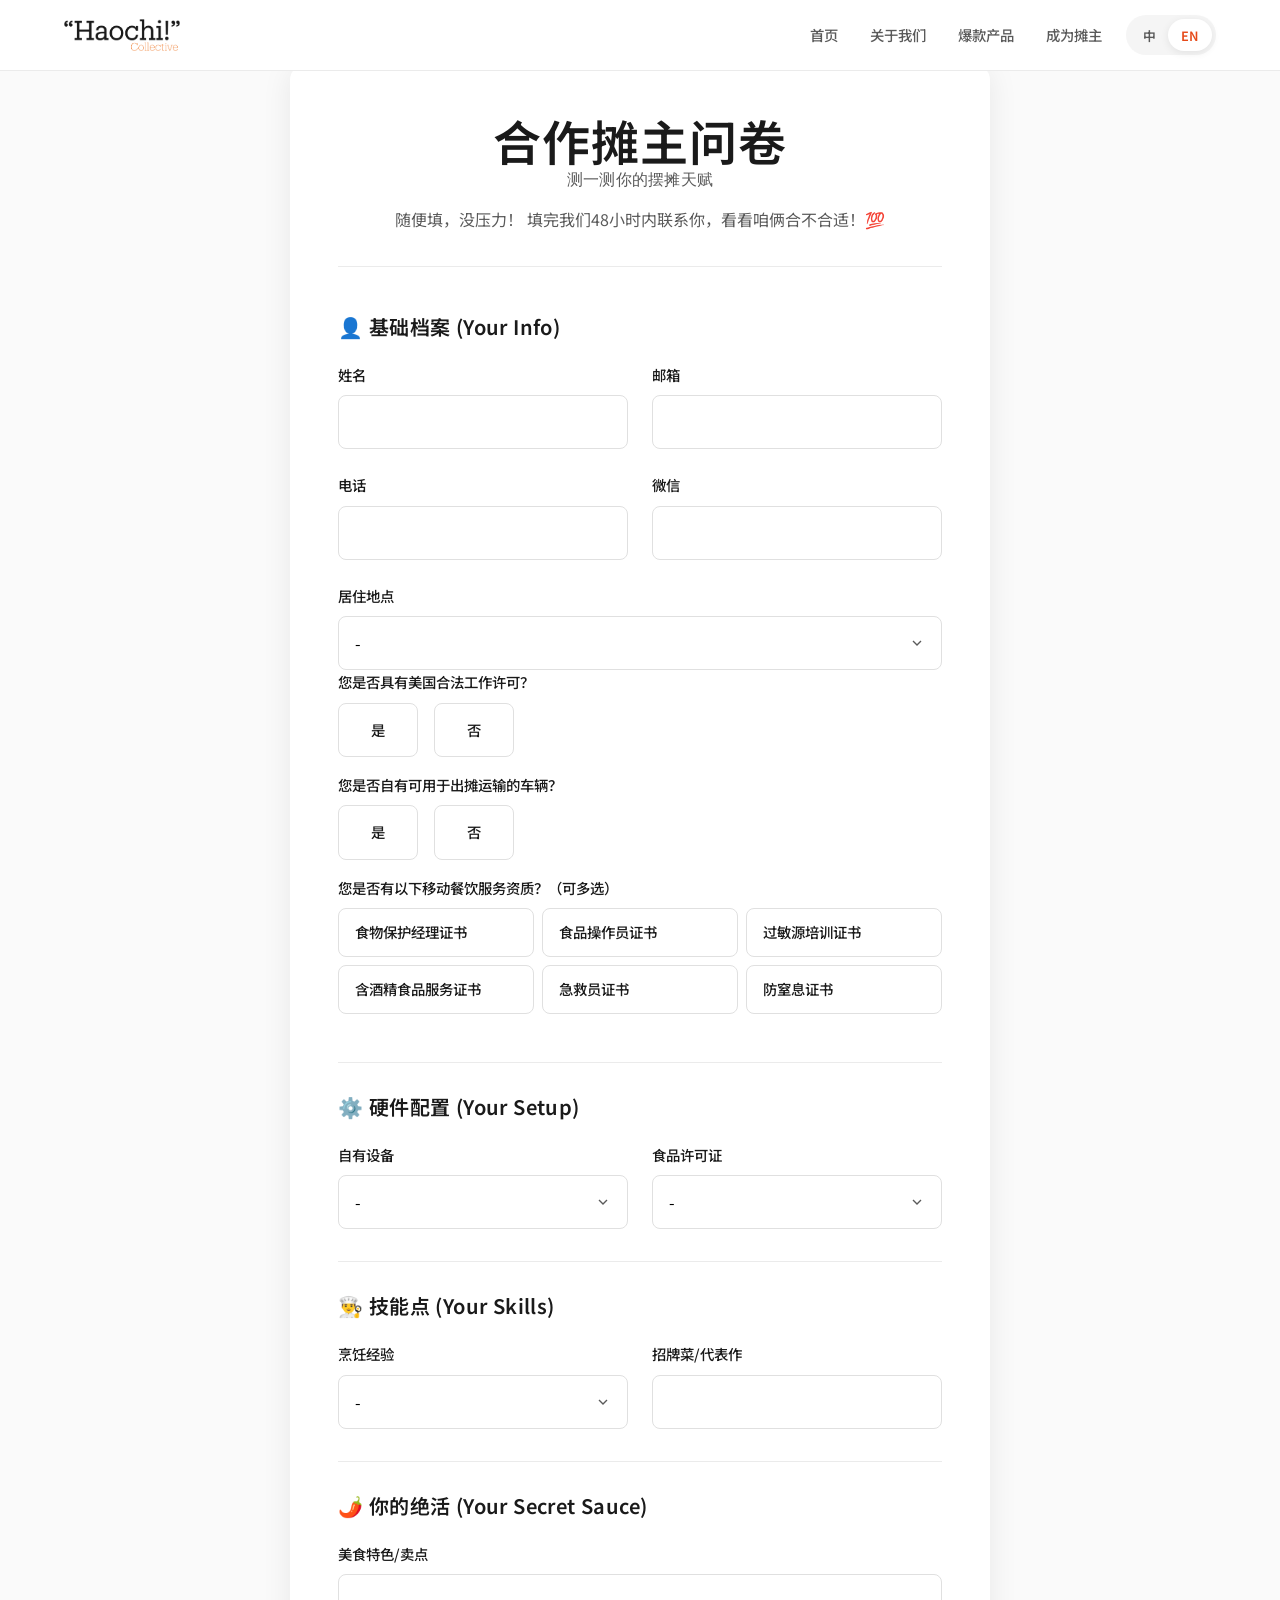
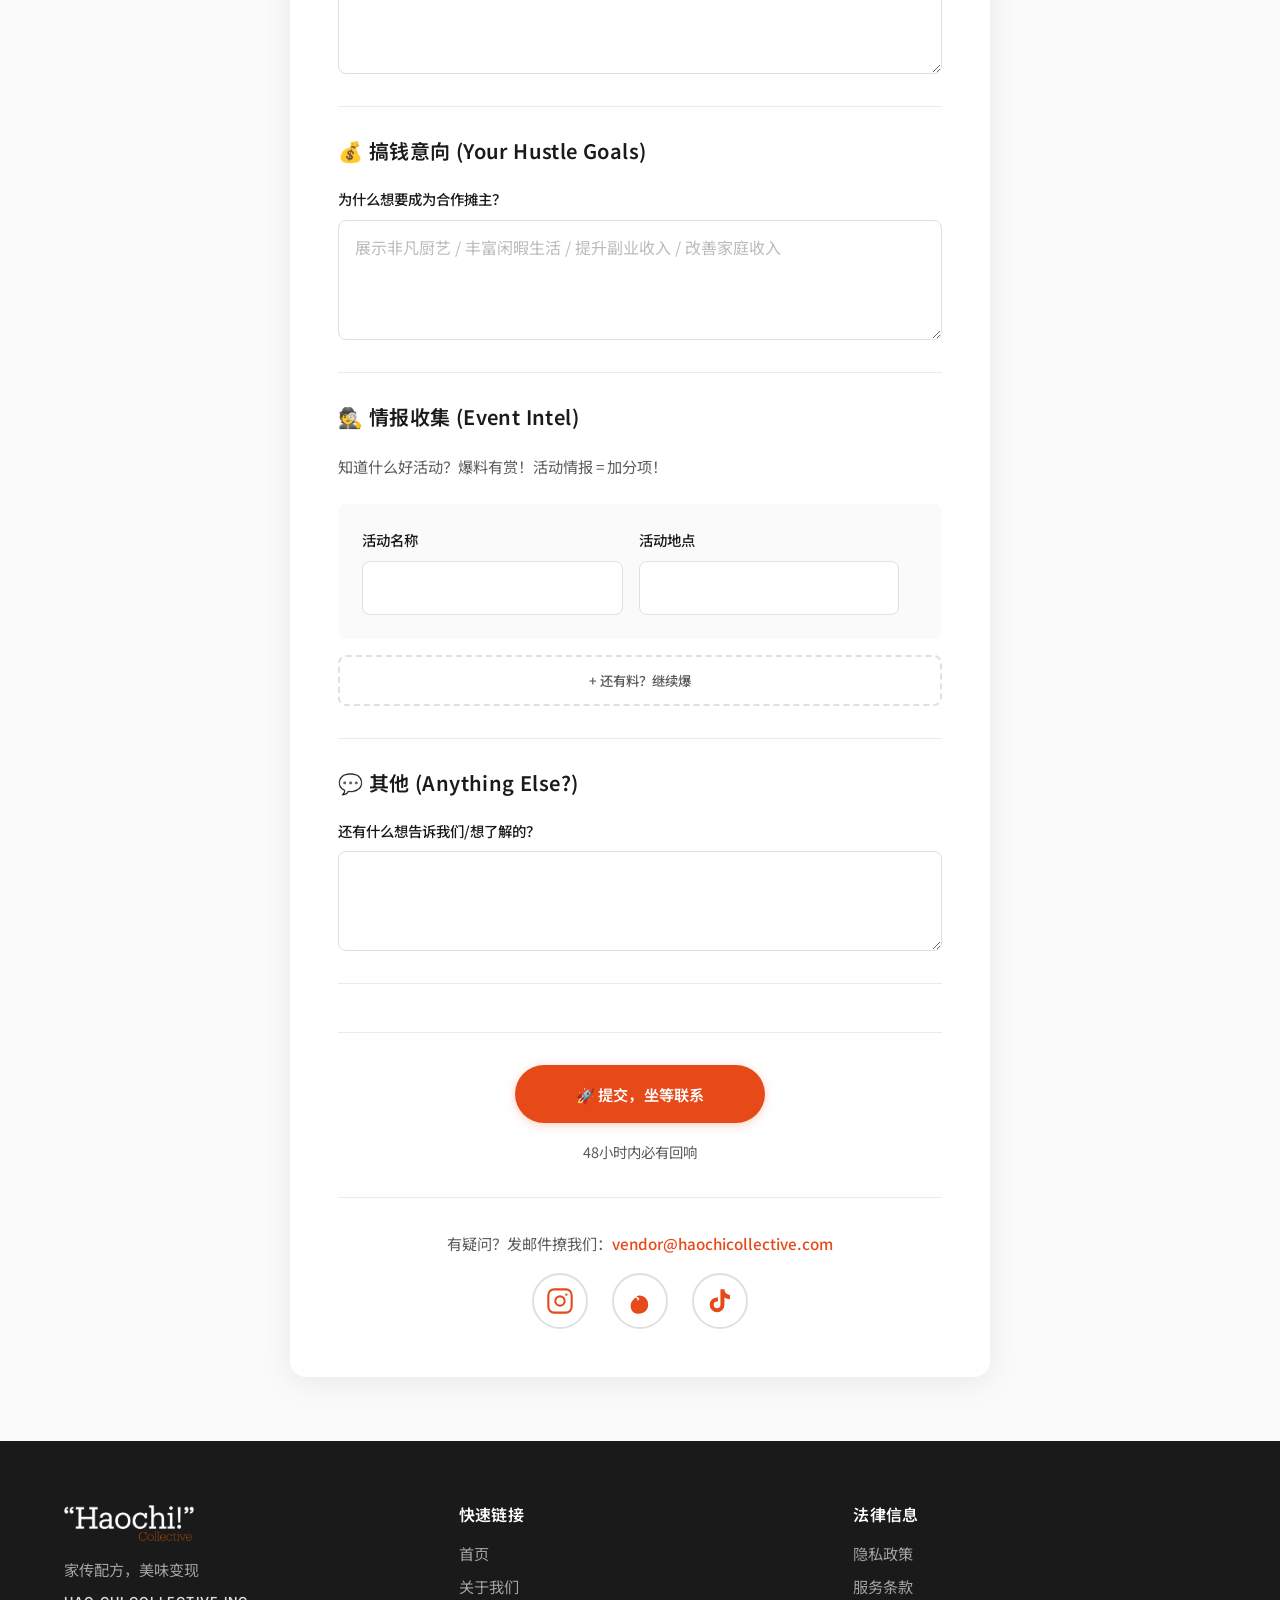
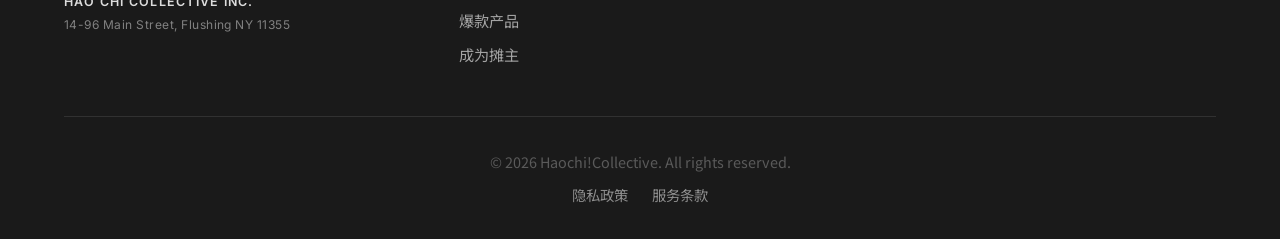
==== commit 9bcef311: "Fix apply page logo: use black+orange logo-header.png" ====
--- a/page-apply.html
+++ b/page-apply.html
@@ -16,7 +16,7 @@
   <header class="header">
     <div class="header-content">
       <a href="index.html">
-        <img src="logo-white.png" alt="Haochi!Collective" class="logo">
+        <img src="logo-header.png" alt="Haochi!Collective" class="logo">
       </a>
       <nav class="nav">
         <ul class="nav-links">
@@ -61,20 +61,15 @@
         <form 
           id="applicationForm" 
           name="vendor-application" 
-          action="/covendor-v3/"
           method="POST" 
           data-netlify="true" 
           netlify-honeypot="bot-field"
-          target="netlify-frame"
         >
           <!-- Netlify Forms hidden fields -->
           <input type="hidden" name="form-name" value="vendor-application">
           <p style="display:none;">
             <label>Don't fill this out: <input name="bot-field"></label>
           </p>
-        
-        <!-- Hidden iframe for Netlify Forms POST -->
-        <iframe name="netlify-frame" id="netlify-frame" style="display:none;" onload="handleFormSubmit()"></iframe>
 
           <!-- Section 1: 基础档案 -->
           <div class="form-group animate-on-scroll">
@@ -547,42 +542,53 @@
       });
     }
 
-    // Form Submission via iframe (Netlify Forms compatible)
-    let formSubmitted = false;
-    
-    function handleFormSubmit() {
-      if (formSubmitted) {
-        formSubmitted = false;
-        
-        // Collect form data for localStorage backup
-        const form = document.getElementById('applicationForm');
-        const formData = new FormData(form);
-        const data = {};
-        formData.forEach((value, key) => {
-          if (key !== 'bot-field' && data[key] !== undefined) {
+    // Form Submission - Netlify Forms compatible
+    document.getElementById('applicationForm').addEventListener('submit', function(e) {
+      e.preventDefault(); // Prevent default first
+      
+      const form = this;
+      const formData = new FormData(form);
+      
+      // Save to localStorage as backup
+      const data = {};
+      formData.forEach((value, key) => {
+        if (key !== 'bot-field') {
+          if (data[key] !== undefined) {
             if (!Array.isArray(data[key])) data[key] = [data[key]];
             data[key].push(value);
-          } else if (key !== 'bot-field') {
+          } else {
             data[key] = value;
           }
-        });
-        
-        // Save to localStorage as backup
-        const submissions = JSON.parse(localStorage.getItem('hcc_submissions') || '[]');
-        submissions.push({
-          ...data,
-          submittedAt: new Date().toISOString()
-        });
-        localStorage.setItem('hcc_submissions', JSON.stringify(submissions));
-        
-        // Show success modal
-        document.getElementById('successModal').classList.add('active');
-        form.reset();
-      }
-    }
-    
-    document.getElementById('applicationForm').addEventListener('submit', function() {
-      formSubmitted = true;
+        }
+      });
+      
+      const submissions = JSON.parse(localStorage.getItem('hcc_submissions') || '[]');
+      submissions.push({
+        ...data,
+        submittedAt: new Date().toISOString()
+      });
+      localStorage.setItem('hcc_submissions', JSON.stringify(submissions));
+      
+      // Submit to Netlify using fetch (Ajax approach)
+      fetch('/', {
+        method: 'POST',
+        headers: { 'Content-Type': 'application/x-www-form-urlencoded' },
+        body: new URLSearchParams(formData).toString()
+      })
+      .then(response => {
+        if (response.ok || response.status === 200 || response.redirected) {
+          // Success - show modal
+          document.getElementById('successModal').classList.add('active');
+          form.reset();
+        } else {
+          // Fallback to standard form submission
+          form.submit();
+        }
+      })
+      .catch(() => {
+        // Fallback to standard form submission on network error
+        form.submit();
+      });
     });
 
     function closeModal() {
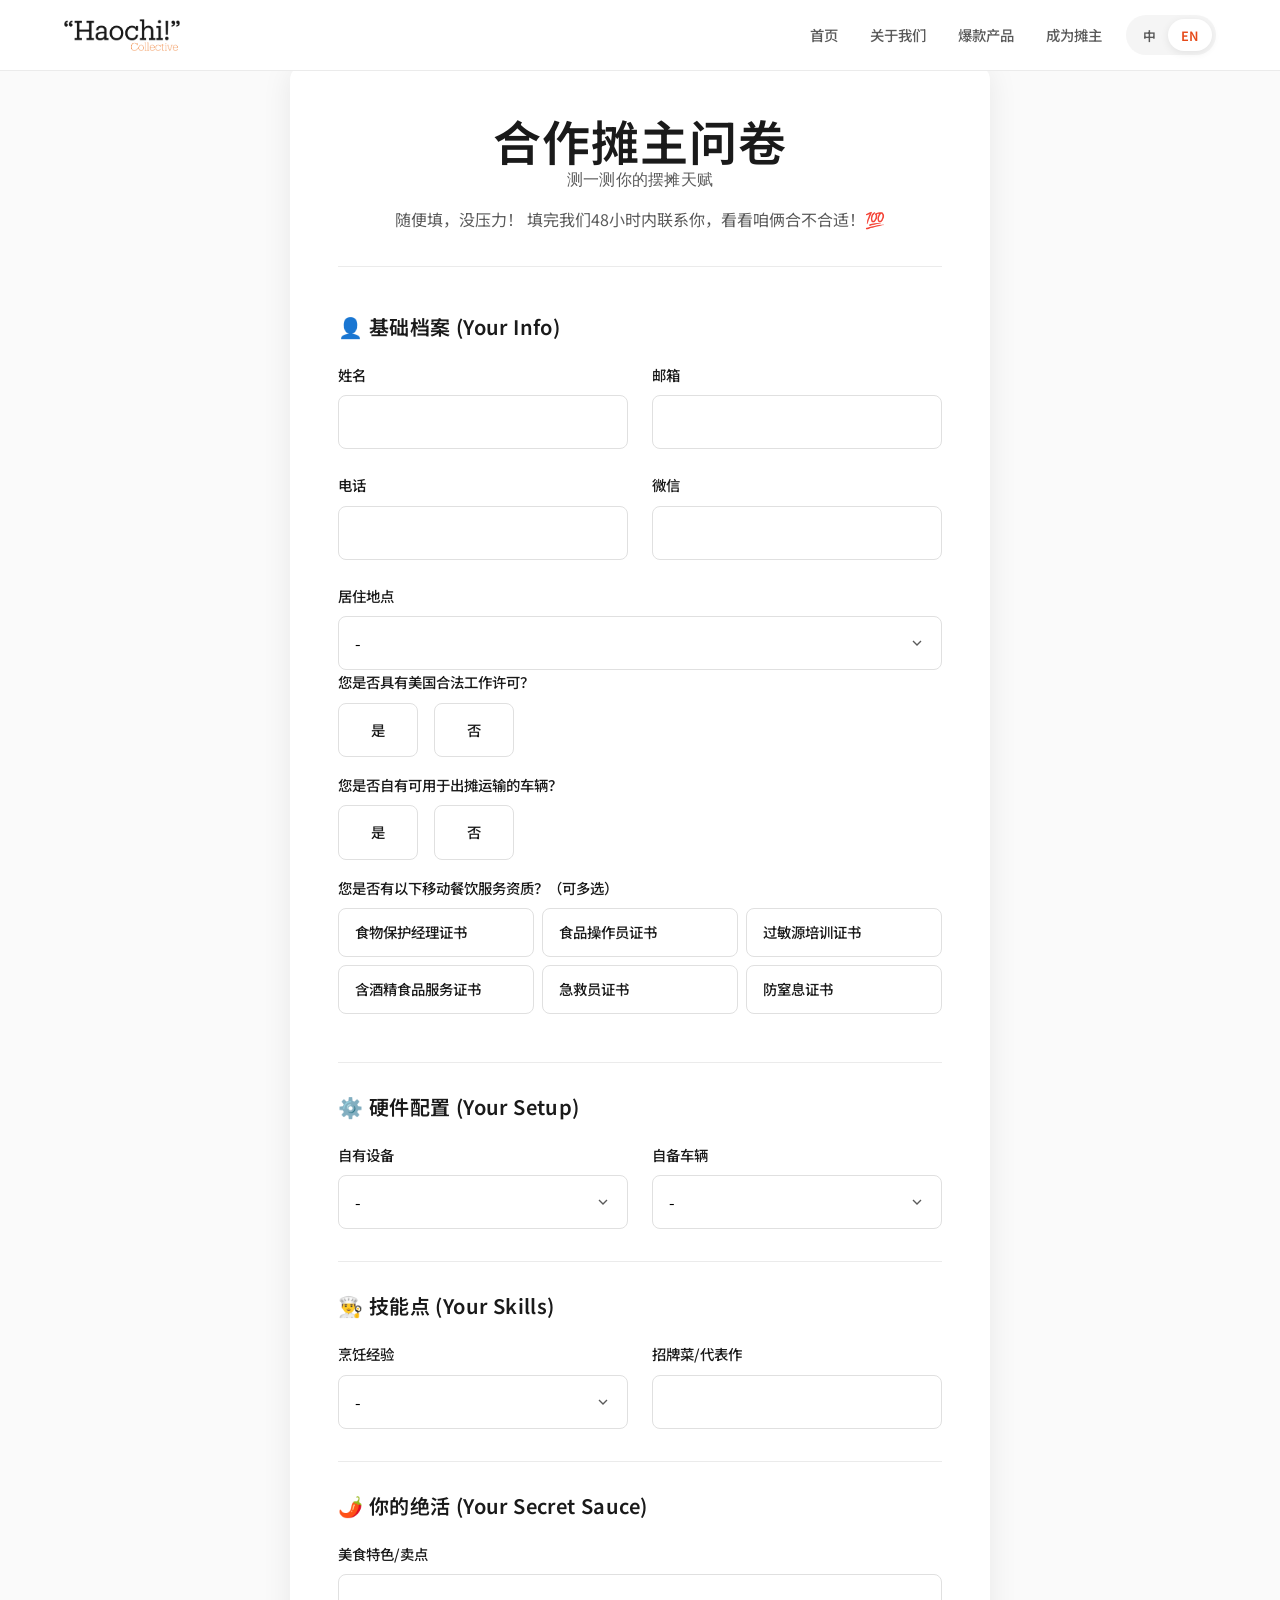
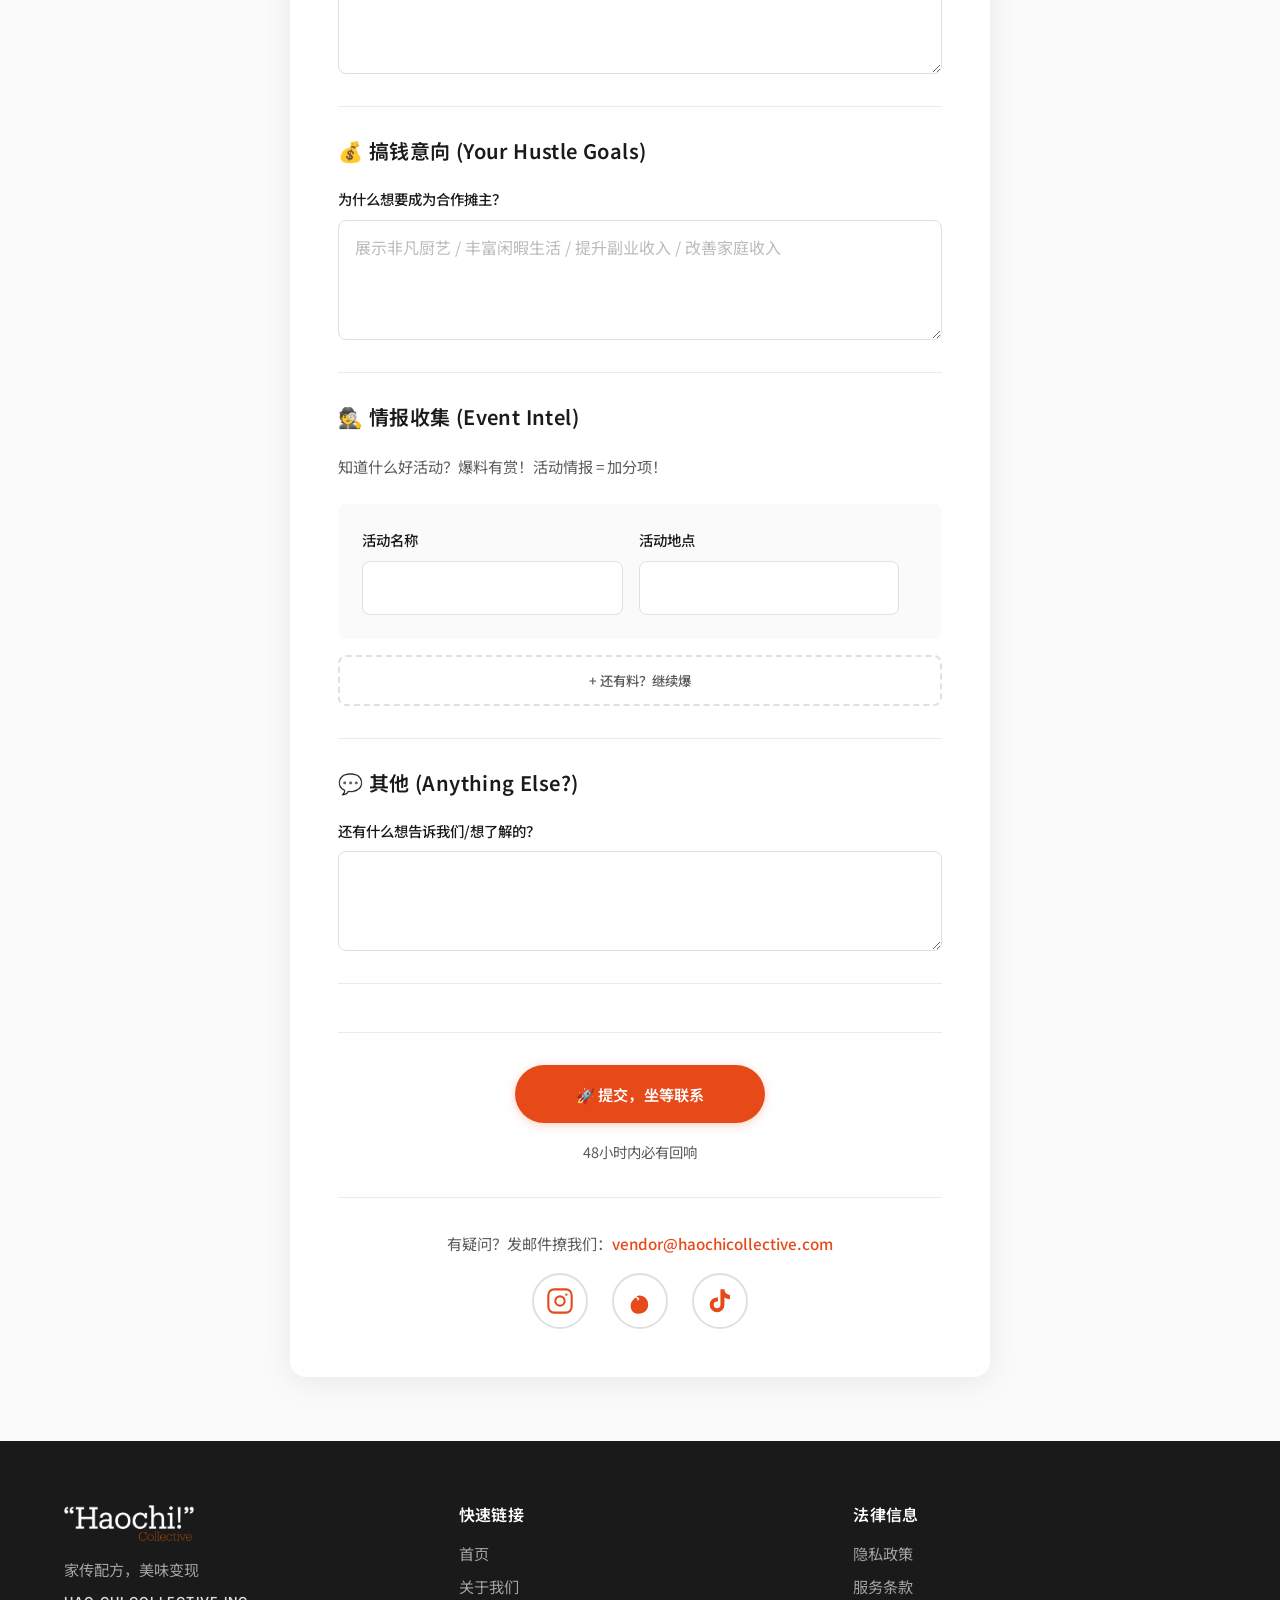
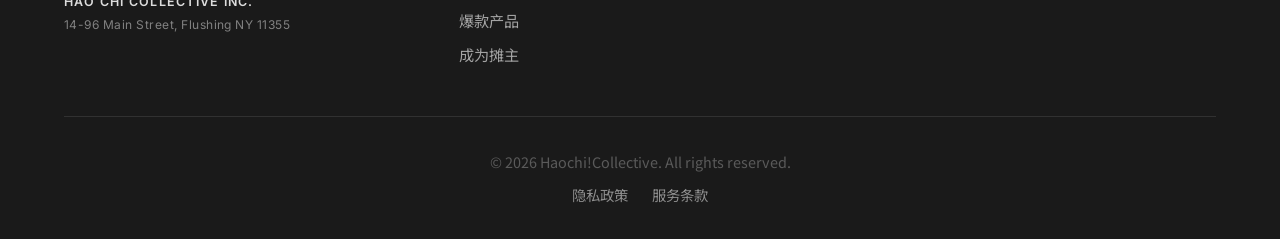
==== commit b5ad2ac6: "v1.1: mobile tab bar nav, text overflow fixes, vehicle select" ====
--- a/page-apply.html
+++ b/page-apply.html
@@ -256,16 +256,22 @@
                 </select>
               </div>
               <div class="form-field">
-                <label data-lang="zh">食品许可证</label>
-                <label data-lang="en">Food Permit</label>
-                <select name="permit">
+                <label data-lang="zh">自备车辆</label>
+                <label data-lang="en">Own Vehicle</label>
+                <select name="vehicle_type">
                   <option value="">-</option>
-                  <option value="none" data-lang="zh">暂无</option>
-                  <option value="none" data-lang="en">None yet</option>
-                  <option value="mobile" data-lang="zh">移动餐车许可</option>
-                  <option value="mobile" data-lang="en">Mobile Food Permit</option>
-                  <option value="commercial" data-lang="zh">商业厨房许可</option>
-                  <option value="commercial" data-lang="en">Commercial Kitchen</option>
+                  <option value="none" data-lang="zh">无车辆</option>
+                  <option value="none" data-lang="en">No vehicle</option>
+                  <option value="sedan" data-lang="zh">轿车 / SUV</option>
+                  <option value="sedan" data-lang="en">Sedan / SUV</option>
+                  <option value="van" data-lang="zh">面包车 / 货车</option>
+                  <option value="van" data-lang="en">Van / Cargo Van</option>
+                  <option value="truck" data-lang="zh">皮卡 / 大型货车</option>
+                  <option value="truck" data-lang="en">Pickup / Large Truck</option>
+                  <option value="food_truck" data-lang="zh">餐车</option>
+                  <option value="food_truck" data-lang="en">Food Truck</option>
+                  <option value="trailer" data-lang="zh">拖车 / 挂车</option>
+                  <option value="trailer" data-lang="en">Trailer</option>
                 </select>
               </div>
             </div>
@@ -615,5 +621,29 @@
 
     updateRemoveButtons();
   </script>
+
+  <!-- Mobile Bottom Tab Bar -->
+  <nav class="mobile-tab-bar" aria-label="Mobile navigation">
+    <a href="index.html" class="tab-item ">
+      <span class="tab-icon">🏠</span>
+      <span class="tab-label" data-lang="zh">首页</span>
+      <span class="tab-label" data-lang="en">Home</span>
+    </a>
+    <a href="page-story.html" class="tab-item ">
+      <span class="tab-icon">👥</span>
+      <span class="tab-label" data-lang="zh">关于我们</span>
+      <span class="tab-label" data-lang="en">About</span>
+    </a>
+    <a href="page-products.html" class="tab-item ">
+      <span class="tab-icon">🔥</span>
+      <span class="tab-label" data-lang="zh">爆款</span>
+      <span class="tab-label" data-lang="en">Products</span>
+    </a>
+    <a href="page-solution.html" class="tab-item active">
+      <span class="tab-icon">🚀</span>
+      <span class="tab-label" data-lang="zh">成为摊主</span>
+      <span class="tab-label" data-lang="en">Join</span>
+    </a>
+  </nav>
 </body>
 </html>
--- a/styles.css
+++ b/styles.css
@@ -237,6 +237,17 @@
   transition: var(--transition-fast);
 }
 
+/* Hamburger → X animation */
+.menu-toggle.active span:nth-child(1) {
+  transform: rotate(45deg) translate(5px, 5px);
+}
+.menu-toggle.active span:nth-child(2) {
+  opacity: 0;
+}
+.menu-toggle.active span:nth-child(3) {
+  transform: rotate(-45deg) translate(5px, -5px);
+}
+
 .mobile-nav {
   position: fixed;
   top: 70px;
@@ -275,6 +286,85 @@
 
 .mobile-nav-links a:hover {
   background: var(--gray-100);
+}
+
+/* ==========================================================================
+   Mobile Bottom Tab Bar (visible on small screens)
+   ========================================================================== */
+.mobile-tab-bar {
+  display: none;
+}
+
+@media (max-width: 767px) {
+  /* 隐藏汉堡菜单按钮 */
+  .menu-toggle {
+    display: none;
+  }
+
+  /* 隐藏下拉式 mobile-nav（由 tab bar 替代） */
+  .mobile-nav {
+    display: none !important;
+  }
+
+  /* 底部 Tab Bar */
+  .mobile-tab-bar {
+    display: flex;
+    position: fixed;
+    bottom: 0;
+    left: 0;
+    right: 0;
+    z-index: 1000;
+    background: rgba(255, 255, 255, 0.97);
+    backdrop-filter: blur(12px);
+    border-top: 1px solid var(--gray-200);
+    padding: 6px 0 max(6px, env(safe-area-inset-bottom));
+    justify-content: space-around;
+    align-items: center;
+  }
+
+  .tab-item {
+    display: flex;
+    flex-direction: column;
+    align-items: center;
+    gap: 3px;
+    flex: 1;
+    cursor: pointer;
+    text-decoration: none;
+    color: var(--text-light);
+    transition: color var(--transition-fast);
+    padding: 4px 0;
+  }
+
+  .tab-item.active,
+  .tab-item:hover {
+    color: var(--primary);
+  }
+
+  .tab-icon {
+    font-size: 1.3rem;
+    line-height: 1;
+  }
+
+  .tab-label {
+    font-size: 0.65rem;
+    font-weight: 600;
+    letter-spacing: 0.02em;
+    white-space: nowrap;
+  }
+
+  /* 底部 Tab Bar 占位：让正文内容不被遮挡 */
+  body {
+    padding-bottom: calc(64px + env(safe-area-inset-bottom));
+  }
+
+  /* 顶部导航栏移动端 —— 只显示 Logo + 语言切换 */
+  .nav {
+    gap: var(--space-sm);
+  }
+
+  .nav .nav-links {
+    display: none !important;
+  }
 }
 
 /* ==========================================================================
@@ -1491,6 +1581,13 @@
   margin-bottom: var(--space-lg);
 }
 
+/* Modal button - ensure center alignment */
+.modal .btn {
+  display: block;
+  margin: var(--space-lg) auto 0;
+  text-align: center;
+}
+
 /* ==========================================================================
    Footer
    ========================================================================== */
@@ -1768,32 +1865,100 @@
    Mobile Responsive Fixes
    ========================================================================== */
 @media (max-width: 767px) {
-  /* 防止文字溢出换行问题 */
-  p, .feature-card p, .gallery-info p, .product-content p {
+
+  /* ---- 全局溢出保护 ---- */
+  html, body {
+    overflow-x: hidden;
+    max-width: 100vw;
+  }
+
+  /* ---- 文字溢出修复（全局） ---- */
+  p, h1, h2, h3, h4, h5, h6,
+  li, label, span, a, button,
+  .feature-card p, .gallery-info p, .product-content p,
+  .stat-number, .stat-label, .hero-subtitle {
     overflow-wrap: break-word;
     word-break: break-word;
-    hyphens: auto;
-  }
-  
-  /* 移动端底部链接统一样式 */
+  }
+
+  /* ---- 标题缩放（防止超宽） ---- */
+  h1 { font-size: clamp(1.8rem, 8vw, 2.8rem); }
+  h2 { font-size: clamp(1.5rem, 6vw, 2rem); }
+  h3 { font-size: clamp(1.2rem, 5vw, 1.6rem); }
+  h4 { font-size: 1.05rem; }
+
+  /* ---- 容器内边距收窄 ---- */
+  .container {
+    padding: 0 var(--space-md);
+  }
+
+  /* ---- 按钮不超出屏幕 ---- */
+  .btn {
+    max-width: 100%;
+    white-space: normal;
+    word-break: break-word;
+  }
+
+  /* ---- Hero 区域 ---- */
+  .hero-content {
+    padding: 0 var(--space-md);
+  }
+
+  /* ---- 统计数字行不折断 ---- */
+  .stats-grid {
+    grid-template-columns: repeat(2, 1fr);
+    gap: var(--space-md);
+  }
+
+  /* ---- 功能卡片单列 ---- */
+  .features-grid {
+    grid-template-columns: 1fr;
+    gap: var(--space-md);
+  }
+
+  /* ---- 图片画廊适配 ---- */
+  .gallery-grid {
+    grid-template-columns: 1fr;
+  }
+
+  /* ---- Section 内边距缩小 ---- */
+  .section {
+    padding: var(--space-2xl) 0;
+  }
+
+  /* ---- 底部链接统一样式 ---- */
   .footer-links {
     text-align: left;
   }
-  
+
   .footer-links ul {
     display: flex;
     flex-direction: column;
     gap: 0.5rem;
   }
-  
+
   .footer-links li {
     margin-bottom: 0.25rem;
   }
-  
-  /* 移动端底部三列在超出时自动换行 */
+
+  /* ---- 底部三列变单列 ---- */
   .footer-content {
     grid-template-columns: 1fr;
     gap: var(--space-xl);
+  }
+
+  /* ---- 表单适配 ---- */
+  .form-container {
+    padding: var(--space-lg);
+  }
+
+  .form-row {
+    grid-template-columns: 1fr;
+  }
+
+  /* ---- 产品/故事页面文字区域 ---- */
+  .section-text, .story-text, .product-content {
+    max-width: 100%;
   }
 }
 
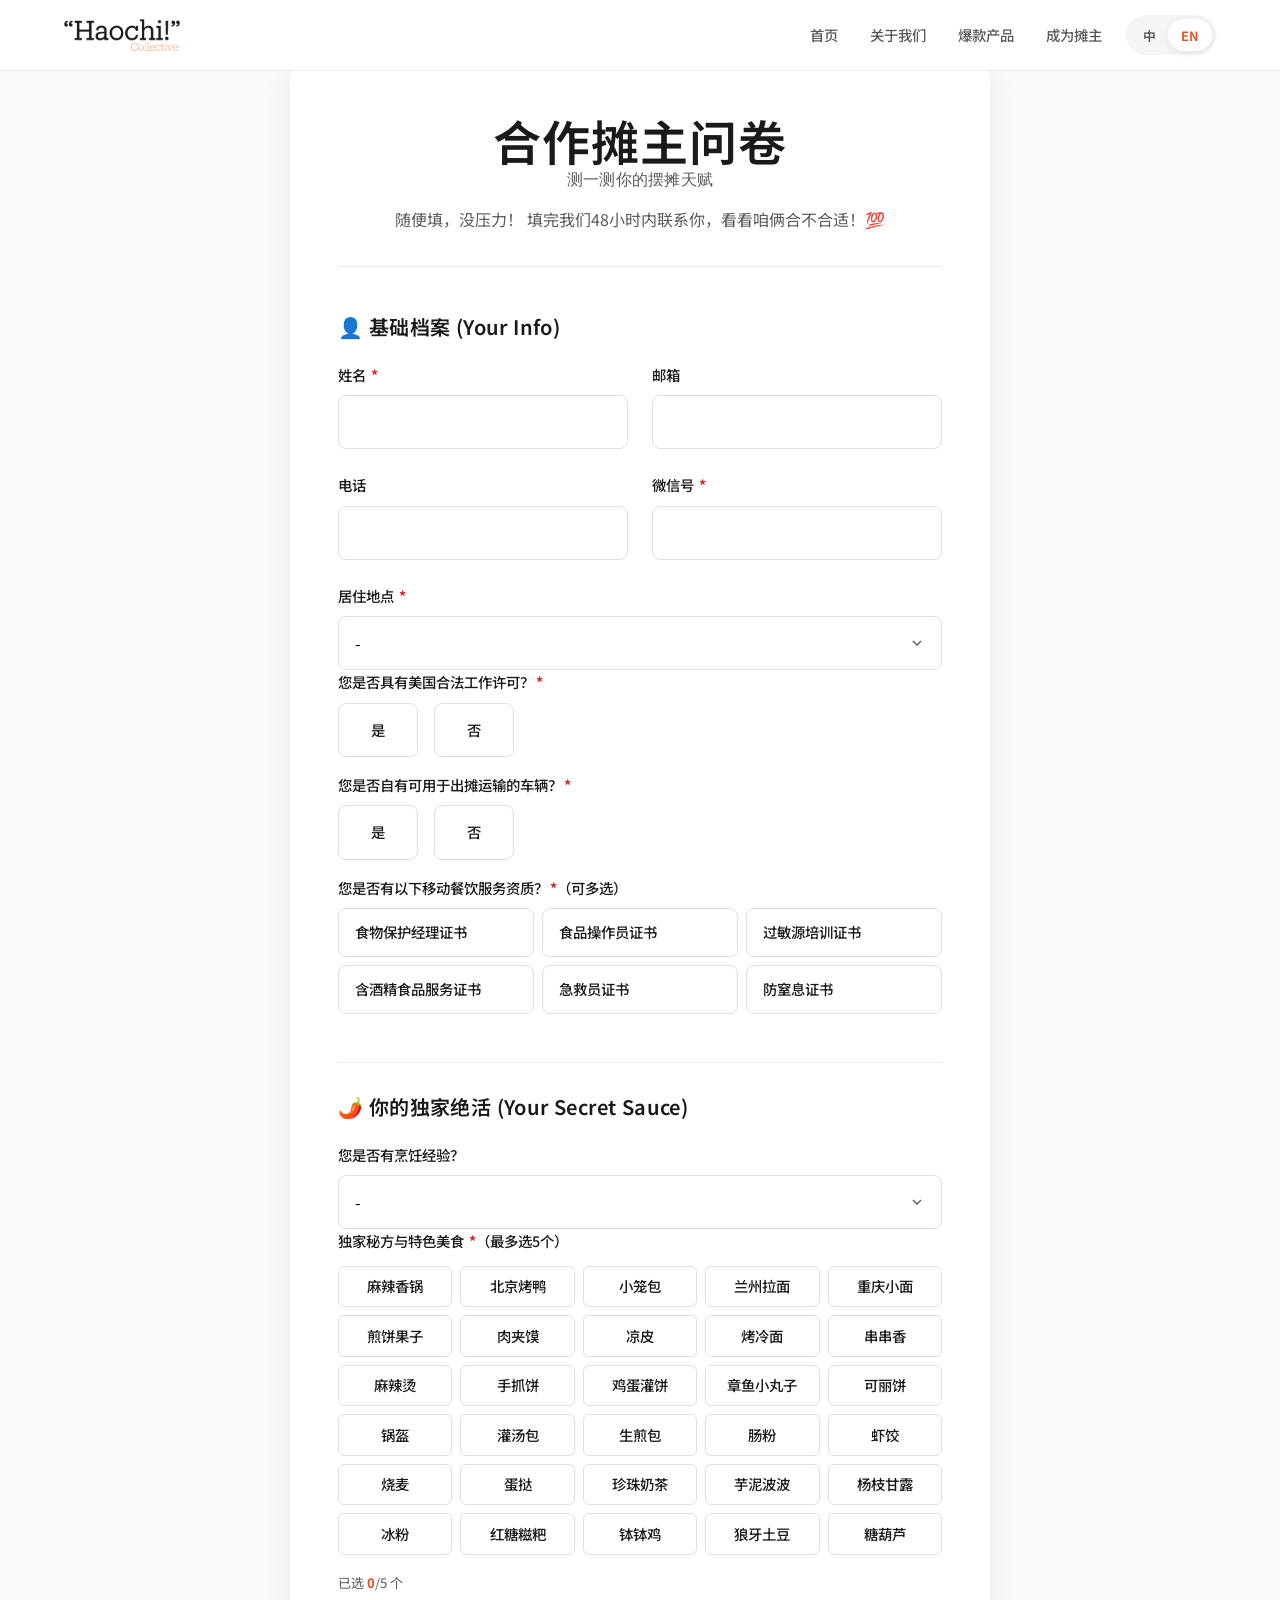
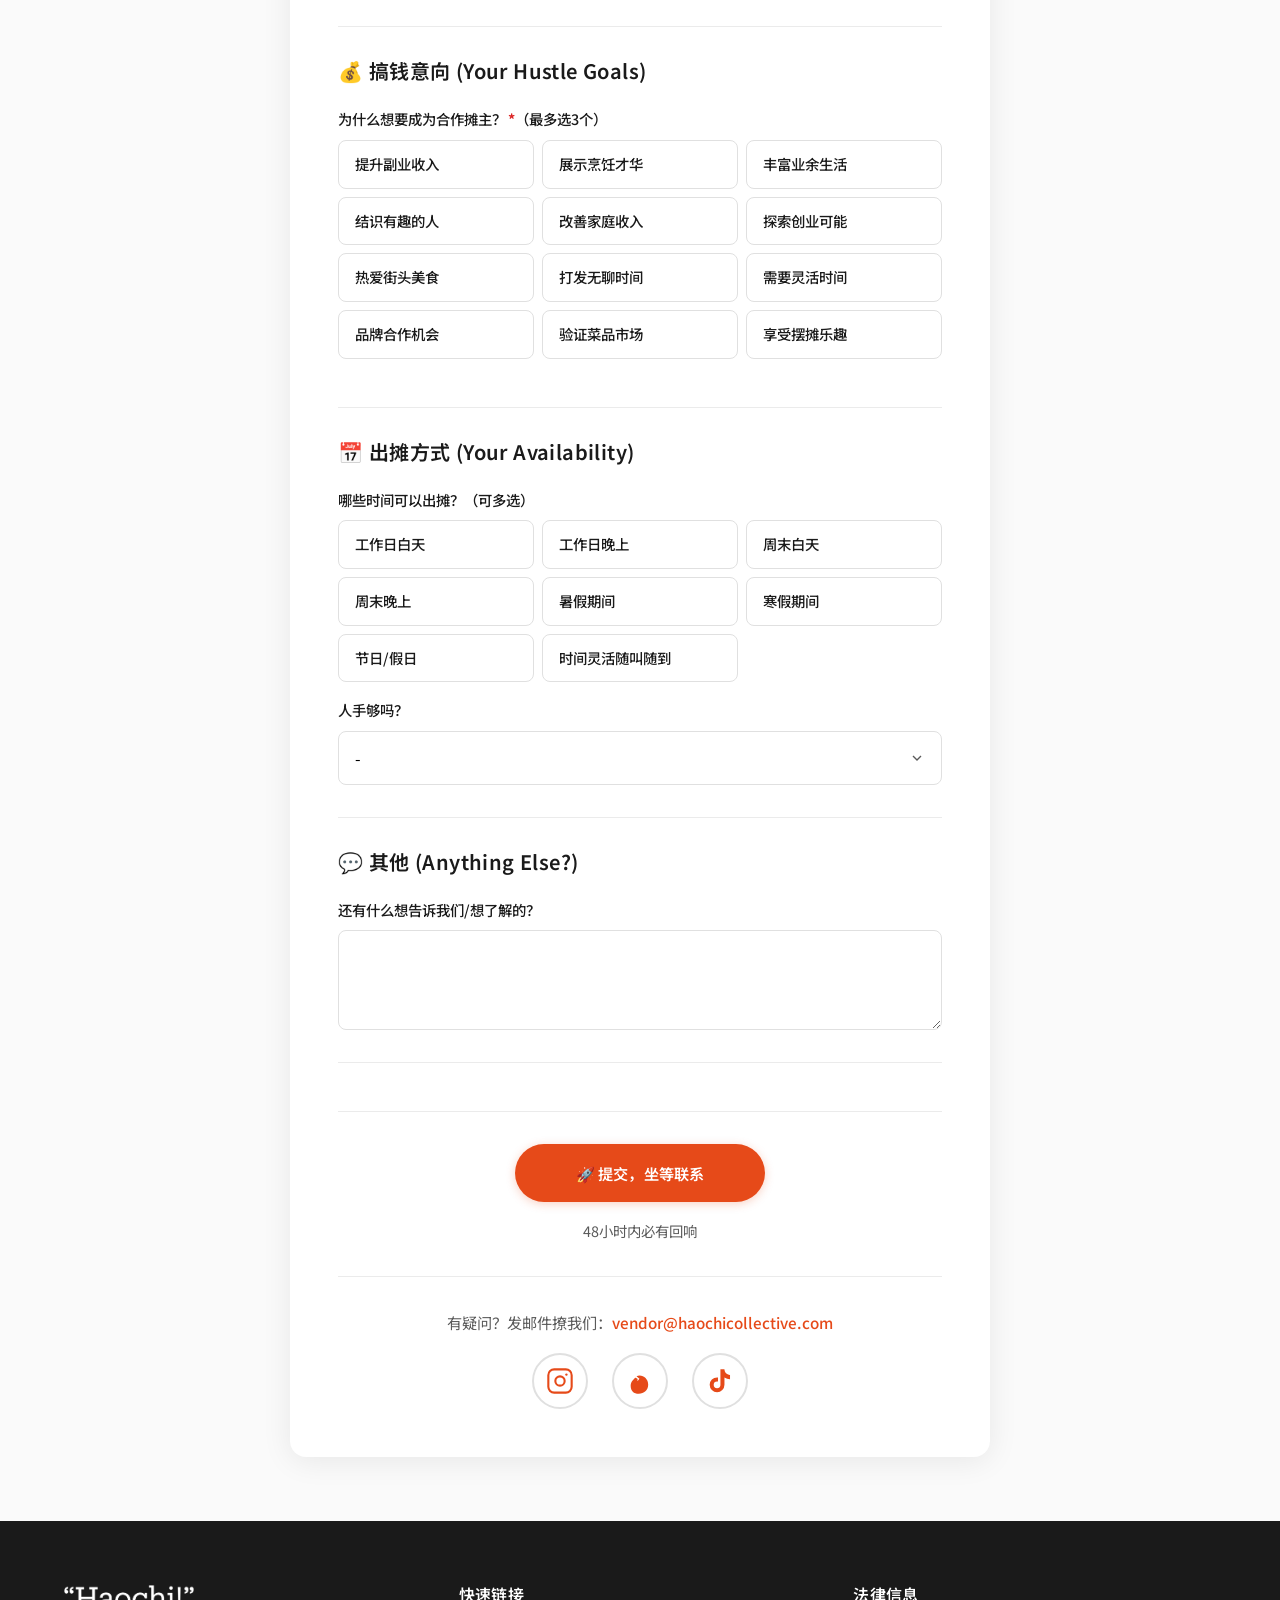
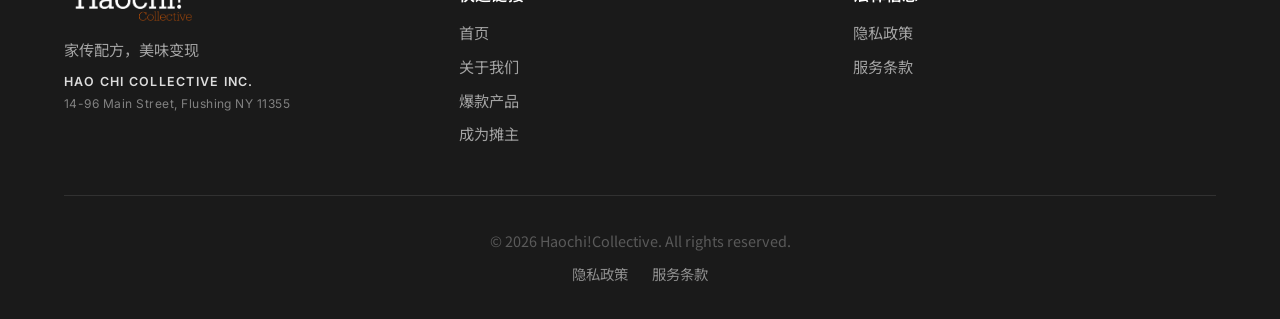
==== commit 6aa21822: "v1.1.2: page-apply questionnaire redesign - required fields, food tags, reasons, availability sectio" ====
--- a/page-apply.html
+++ b/page-apply.html
@@ -79,8 +79,8 @@
             </div>
             <div class="form-row">
               <div class="form-field">
-                <label data-lang="zh">姓名</label>
-                <label data-lang="en">Name</label>
+                <label data-lang="zh">姓名 <span class="required-star">*</span></label>
+                <label data-lang="en">Name <span class="required-star">*</span></label>
                 <input type="text" name="name" required placeholder="">
               </div>
               <div class="form-field">
@@ -96,14 +96,14 @@
                 <input type="tel" name="phone" placeholder="">
               </div>
               <div class="form-field">
-                <label data-lang="zh">微信</label>
-                <label data-lang="en">WeChat ID</label>
-                <input type="text" name="wechat" placeholder="">
+                <label data-lang="zh">微信号 <span class="required-star">*</span></label>
+                <label data-lang="en">WeChat ID <span class="required-star">*</span></label>
+                <input type="text" name="wechat" required placeholder="">
               </div>
             </div>
             <div class="form-field">
-              <label data-lang="zh">居住地点</label>
-              <label data-lang="en">State</label>
+              <label data-lang="zh">居住地点 <span class="required-star">*</span></label>
+              <label data-lang="en">State <span class="required-star">*</span></label>
               <select name="state">
                 <option value="">-</option>
                 <option value="AL">AL Alabama / 阿拉巴马州</option>
@@ -162,8 +162,8 @@
 
             <!-- 判断性问题 -->
             <div class="form-field yesno-field">
-              <label data-lang="zh">您是否具有美国合法工作许可？</label>
-              <label data-lang="en">Do you have legal work authorization in the U.S.?</label>
+              <label data-lang="zh">您是否具有美国合法工作许可？<span class="required-star">*</span></label>
+              <label data-lang="en">Do you have legal work authorization in the U.S.?<span class="required-star">*</span></label>
               <div class="yesno-options">
                 <label class="yesno-label">
                   <input type="radio" name="work_permit" value="yes">
@@ -179,8 +179,8 @@
             </div>
 
             <div class="form-field yesno-field">
-              <label data-lang="zh">您是否自有可用于出摊运输的车辆？</label>
-              <label data-lang="en">Do you have a vehicle for transport to events?</label>
+              <label data-lang="zh">您是否自有可用于出摊运输的车辆？<span class="required-star">*</span></label>
+              <label data-lang="en">Do you have a vehicle for transport to events?<span class="required-star">*</span></label>
               <div class="yesno-options">
                 <label class="yesno-label">
                   <input type="radio" name="own_vehicle" value="yes">
@@ -196,8 +196,8 @@
             </div>
 
             <div class="form-field checkbox-group-field">
-              <label data-lang="zh">您是否有以下移动餐饮服务资质？（可多选）</label>
-              <label data-lang="en">Do you have any of the following certifications? (select all that apply)</label>
+              <label data-lang="zh">您是否有以下移动餐饮服务资质？<span class="required-star">*</span>（可多选）</label>
+              <label data-lang="en">Do you have any of the following certifications?<span class="required-star">*</span> (select all that apply)</label>
               <div class="checkbox-grid">
                 <label class="checkbox-label">
                   <input type="checkbox" name="certifications" value="food_manager">
@@ -233,90 +233,65 @@
             </div>
           </div>
 
-          <!-- Section 2: 硬件配置 -->
+          <!-- Section 2: 你的独家绝活（合并技能点 + 绝活） -->
           <div class="form-group animate-on-scroll">
             <div class="form-group-title">
-              <h4 data-lang="zh">⚙️ 硬件配置 (Your Setup)</h4>
-              <h4 data-lang="en">⚙️ Your Setup</h4>
-            </div>
-            <div class="form-row">
-              <div class="form-field">
-                <label data-lang="zh">自有设备</label>
-                <label data-lang="en">Equipment</label>
-                <select name="equipment">
-                  <option value="">-</option>
-                  <option value="none" data-lang="zh">无</option>
-                  <option value="none" data-lang="en">None</option>
-                  <option value="basic" data-lang="zh">基础设备</option>
-                  <option value="basic" data-lang="en">Basic Setup</option>
-                  <option value="full" data-lang="zh">全套设备</option>
-                  <option value="full" data-lang="en">Full Setup</option>
-                  <option value="truck" data-lang="zh">餐车</option>
-                  <option value="truck" data-lang="en">Food Truck</option>
-                </select>
-              </div>
-              <div class="form-field">
-                <label data-lang="zh">自备车辆</label>
-                <label data-lang="en">Own Vehicle</label>
-                <select name="vehicle_type">
-                  <option value="">-</option>
-                  <option value="none" data-lang="zh">无车辆</option>
-                  <option value="none" data-lang="en">No vehicle</option>
-                  <option value="sedan" data-lang="zh">轿车 / SUV</option>
-                  <option value="sedan" data-lang="en">Sedan / SUV</option>
-                  <option value="van" data-lang="zh">面包车 / 货车</option>
-                  <option value="van" data-lang="en">Van / Cargo Van</option>
-                  <option value="truck" data-lang="zh">皮卡 / 大型货车</option>
-                  <option value="truck" data-lang="en">Pickup / Large Truck</option>
-                  <option value="food_truck" data-lang="zh">餐车</option>
-                  <option value="food_truck" data-lang="en">Food Truck</option>
-                  <option value="trailer" data-lang="zh">拖车 / 挂车</option>
-                  <option value="trailer" data-lang="en">Trailer</option>
-                </select>
-              </div>
-            </div>
-          </div>
-
-          <!-- Section 3: 技能点 -->
-          <div class="form-group animate-on-scroll">
-            <div class="form-group-title">
-              <h4 data-lang="zh">👨‍🍳 技能点 (Your Skills)</h4>
-              <h4 data-lang="en">👨‍🍳 Your Skills</h4>
-            </div>
-            <div class="form-row">
-              <div class="form-field">
-                <label data-lang="zh">烹饪经验</label>
-                <label data-lang="en">Cooking Experience</label>
-                <select name="experience">
-                  <option value="">-</option>
-                  <option value="home" data-lang="zh">家常烹饪</option>
-                  <option value="home" data-lang="en">Home Cooking</option>
-                  <option value="restaurant" data-lang="zh">餐厅厨师</option>
-                  <option value="restaurant" data-lang="en">Restaurant Chef</option>
-                  <option value="professional" data-lang="zh">专业厨师</option>
-                  <option value="professional" data-lang="en">Professional Chef</option>
-                  <option value="catering" data-lang="zh">外烩/活动餐</option>
-                  <option value="catering" data-lang="en">Catering/Events</option>
-                </select>
-              </div>
-              <div class="form-field">
-                <label data-lang="zh">招牌菜/代表作</label>
-                <label data-lang="en">Signature Dish</label>
-                <input type="text" name="signature" placeholder="">
-              </div>
-            </div>
-          </div>
-
-          <!-- Section 4: 你的绝活 -->
-          <div class="form-group animate-on-scroll">
-            <div class="form-group-title">
-              <h4 data-lang="zh">🌶️ 你的绝活 (Your Secret Sauce)</h4>
+              <h4 data-lang="zh">🌶️ 你的独家绝活 (Your Secret Sauce)</h4>
               <h4 data-lang="en">🌶️ Your Secret Sauce</h4>
             </div>
+
+            <!-- 问题一：烹饪经验 -->
             <div class="form-field">
-              <label data-lang="zh">美食特色/卖点</label>
-              <label data-lang="en">What makes your food unique?</label>
-              <textarea name="specialty" placeholder=""></textarea>
+              <label data-lang="zh">您是否有烹饪经验？</label>
+              <label data-lang="en">What's your cooking experience?</label>
+              <select name="experience">
+                <option value="">-</option>
+                <option value="home">家常烹饪</option>
+                <option value="restaurant">餐厅厨师</option>
+                <option value="professional">专业大厨</option>
+                <option value="catering">外烩/团餐</option>
+                <option value="none">暂无经验</option>
+              </select>
+            </div>
+
+            <!-- 问题二：独家秘方与特色美食 -->
+            <div class="form-field">
+              <label data-lang="zh">独家秘方与特色美食 <span class="required-star">*</span>（最多选5个）</label>
+              <label data-lang="en">Your Signature Specialties <span class="required-star">*</span> (max 5)</label>
+              <div class="food-tag-grid" id="foodTagGrid">
+                <label class="food-tag-label"><input type="checkbox" name="food_tags" value="麻辣香锅"><span>麻辣香锅</span></label>
+                <label class="food-tag-label"><input type="checkbox" name="food_tags" value="北京烤鸭"><span>北京烤鸭</span></label>
+                <label class="food-tag-label"><input type="checkbox" name="food_tags" value="小笼包"><span>小笼包</span></label>
+                <label class="food-tag-label"><input type="checkbox" name="food_tags" value="兰州拉面"><span>兰州拉面</span></label>
+                <label class="food-tag-label"><input type="checkbox" name="food_tags" value="重庆小面"><span>重庆小面</span></label>
+                <label class="food-tag-label"><input type="checkbox" name="food_tags" value="煎饼果子"><span>煎饼果子</span></label>
+                <label class="food-tag-label"><input type="checkbox" name="food_tags" value="肉夹馍"><span>肉夹馍</span></label>
+                <label class="food-tag-label"><input type="checkbox" name="food_tags" value="凉皮"><span>凉皮</span></label>
+                <label class="food-tag-label"><input type="checkbox" name="food_tags" value="烤冷面"><span>烤冷面</span></label>
+                <label class="food-tag-label"><input type="checkbox" name="food_tags" value="串串香"><span>串串香</span></label>
+                <label class="food-tag-label"><input type="checkbox" name="food_tags" value="麻辣烫"><span>麻辣烫</span></label>
+                <label class="food-tag-label"><input type="checkbox" name="food_tags" value="手抓饼"><span>手抓饼</span></label>
+                <label class="food-tag-label"><input type="checkbox" name="food_tags" value="鸡蛋灌饼"><span>鸡蛋灌饼</span></label>
+                <label class="food-tag-label"><input type="checkbox" name="food_tags" value="章鱼小丸子"><span>章鱼小丸子</span></label>
+                <label class="food-tag-label"><input type="checkbox" name="food_tags" value="可丽饼"><span>可丽饼</span></label>
+                <label class="food-tag-label"><input type="checkbox" name="food_tags" value="锅盔"><span>锅盔</span></label>
+                <label class="food-tag-label"><input type="checkbox" name="food_tags" value="灌汤包"><span>灌汤包</span></label>
+                <label class="food-tag-label"><input type="checkbox" name="food_tags" value="生煎包"><span>生煎包</span></label>
+                <label class="food-tag-label"><input type="checkbox" name="food_tags" value="肠粉"><span>肠粉</span></label>
+                <label class="food-tag-label"><input type="checkbox" name="food_tags" value="虾饺"><span>虾饺</span></label>
+                <label class="food-tag-label"><input type="checkbox" name="food_tags" value="烧麦"><span>烧麦</span></label>
+                <label class="food-tag-label"><input type="checkbox" name="food_tags" value="蛋挞"><span>蛋挞</span></label>
+                <label class="food-tag-label"><input type="checkbox" name="food_tags" value="珍珠奶茶"><span>珍珠奶茶</span></label>
+                <label class="food-tag-label"><input type="checkbox" name="food_tags" value="芋泥波波"><span>芋泥波波</span></label>
+                <label class="food-tag-label"><input type="checkbox" name="food_tags" value="杨枝甘露"><span>杨枝甘露</span></label>
+                <label class="food-tag-label"><input type="checkbox" name="food_tags" value="冰粉"><span>冰粉</span></label>
+                <label class="food-tag-label"><input type="checkbox" name="food_tags" value="红糖糍粑"><span>红糖糍粑</span></label>
+                <label class="food-tag-label"><input type="checkbox" name="food_tags" value="钵钵鸡"><span>钵钵鸡</span></label>
+                <label class="food-tag-label"><input type="checkbox" name="food_tags" value="狼牙土豆"><span>狼牙土豆</span></label>
+                <label class="food-tag-label"><input type="checkbox" name="food_tags" value="糖葫芦"><span>糖葫芦</span></label>
+              </div>
+              <p class="food-tag-hint" data-lang="zh">已选 <span id="foodTagCount">0</span>/5 个</p>
+              <p class="food-tag-hint" data-lang="en">Selected: <span id="foodTagCountEn">0</span>/5</p>
             </div>
           </div>
 
@@ -326,45 +301,67 @@
               <h4 data-lang="zh">💰 搞钱意向 (Your Hustle Goals)</h4>
               <h4 data-lang="en">💰 Your Hustle Goals</h4>
             </div>
-            <div class="form-field">
-              <label data-lang="zh">为什么想要成为合作摊主？</label>
-              <label data-lang="en">Why do you want to become a co-vendor?</label>
-              <textarea name="reason" class="reason-textarea" data-placeholder="展示非凡厨艺 / 丰富闲暇生活 / 提升副业收入 / 改善家庭收入" placeholder=""></textarea>
+            <div class="form-field checkbox-group-field">
+              <label data-lang="zh">为什么想要成为合作摊主？<span class="required-star">*</span>（最多选3个）</label>
+              <label data-lang="en">Why do you want to become a co-vendor?<span class="required-star">*</span> (max 3)</label>
+              <div class="checkbox-grid">
+                <label class="checkbox-label"><input type="checkbox" name="reasons" value="提升副业收入"><span data-lang="zh">提升副业收入</span><span data-lang="en">Boost side income</span></label>
+                <label class="checkbox-label"><input type="checkbox" name="reasons" value="展示烹饪才华"><span data-lang="zh">展示烹饪才华</span><span data-lang="en">Show off cooking skills</span></label>
+                <label class="checkbox-label"><input type="checkbox" name="reasons" value="丰富业余生活"><span data-lang="zh">丰富业余生活</span><span data-lang="en">Enrich free time</span></label>
+                <label class="checkbox-label"><input type="checkbox" name="reasons" value="结识有趣的人"><span data-lang="zh">结识有趣的人</span><span data-lang="en">Meet interesting people</span></label>
+                <label class="checkbox-label"><input type="checkbox" name="reasons" value="改善家庭收入"><span data-lang="zh">改善家庭收入</span><span data-lang="en">Improve family income</span></label>
+                <label class="checkbox-label"><input type="checkbox" name="reasons" value="探索创业可能"><span data-lang="zh">探索创业可能</span><span data-lang="en">Explore entrepreneurship</span></label>
+                <label class="checkbox-label"><input type="checkbox" name="reasons" value="热爱街头美食"><span data-lang="zh">热爱街头美食</span><span data-lang="en">Love street food culture</span></label>
+                <label class="checkbox-label"><input type="checkbox" name="reasons" value="打发无聊时间"><span data-lang="zh">打发无聊时间</span><span data-lang="en">Beat boredom</span></label>
+                <label class="checkbox-label"><input type="checkbox" name="reasons" value="需要灵活时间"><span data-lang="zh">需要灵活时间</span><span data-lang="en">Need flexible hours</span></label>
+                <label class="checkbox-label"><input type="checkbox" name="reasons" value="品牌合作机会"><span data-lang="zh">品牌合作机会</span><span data-lang="en">Brand partnership chance</span></label>
+                <label class="checkbox-label"><input type="checkbox" name="reasons" value="验证菜品市场"><span data-lang="zh">验证菜品市场</span><span data-lang="en">Test food in market</span></label>
+                <label class="checkbox-label"><input type="checkbox" name="reasons" value="享受摆摊乐趣"><span data-lang="zh">享受摆摊乐趣</span><span data-lang="en">Enjoy the hustle vibe</span></label>
+              </div>
             </div>
           </div>
 
-          <!-- Section 6: 情报收集 -->
+          <!-- Section 6: 出摊方式 -->
           <div class="form-group animate-on-scroll">
             <div class="form-group-title">
-              <h4 data-lang="zh">🕵️ 情报收集 (Event Intel)</h4>
-              <h4 data-lang="en">🕵️ Event Intel</h4>
-            </div>
-            <p style="color: var(--text-secondary); font-size: 0.95rem; margin-bottom: var(--space-lg);" data-lang="zh">知道什么好活动？爆料有赏！活动情报 = 加分项！</p>
-            <p style="color: var(--text-secondary); font-size: 0.95rem; margin-bottom: var(--space-lg);" data-lang="en">Know any good festivals? Spill the tea! Info on events = bonus points!</p>
-
-            <div id="eventIntelContainer">
-              <div class="event-intel-item">
-                <div class="form-field">
-                  <label data-lang="zh">活动名称</label>
-                  <label data-lang="en">Event Name</label>
-                  <input type="text" name="event_name[]" placeholder="">
-                </div>
-                <div class="form-field">
-                  <label data-lang="zh">活动地点</label>
-                  <label data-lang="en">Location</label>
-                  <input type="text" name="event_location[]" placeholder="">
-                </div>
-                <div class="form-field">
-                  <label>&nbsp;</label>
-                  <button type="button" class="remove-event-btn" onclick="removeEventIntel(this)" style="display: none;">✕</button>
-                </div>
-              </div>
-            </div>
-
-            <button type="button" class="add-event-btn" onclick="addEventIntel()">
-              <span data-lang="zh">+ 还有料？继续爆</span>
-              <span data-lang="en">+ Add More Events</span>
-            </button>
+              <h4 data-lang="zh">📅 出摊方式 (Your Availability)</h4>
+              <h4 data-lang="en">📅 Your Availability</h4>
+            </div>
+
+            <!-- 问题一：哪些时间可以出摊 -->
+            <div class="form-field checkbox-group-field">
+              <label data-lang="zh">哪些时间可以出摊？（可多选）</label>
+              <label data-lang="en">When are you available to vend? (select all that apply)</label>
+              <div class="checkbox-grid">
+                <label class="checkbox-label"><input type="checkbox" name="availability" value="weekday_morning"><span data-lang="zh">工作日白天</span><span data-lang="en">Weekday mornings</span></label>
+                <label class="checkbox-label"><input type="checkbox" name="availability" value="weekday_evening"><span data-lang="zh">工作日晚上</span><span data-lang="en">Weekday evenings</span></label>
+                <label class="checkbox-label"><input type="checkbox" name="availability" value="weekend_morning"><span data-lang="zh">周末白天</span><span data-lang="en">Weekend mornings</span></label>
+                <label class="checkbox-label"><input type="checkbox" name="availability" value="weekend_evening"><span data-lang="zh">周末晚上</span><span data-lang="en">Weekend evenings</span></label>
+                <label class="checkbox-label"><input type="checkbox" name="availability" value="summer_vacation"><span data-lang="zh">暑假期间</span><span data-lang="en">Summer vacation</span></label>
+                <label class="checkbox-label"><input type="checkbox" name="availability" value="winter_vacation"><span data-lang="zh">寒假期间</span><span data-lang="en">Winter vacation</span></label>
+                <label class="checkbox-label"><input type="checkbox" name="availability" value="holiday_weekend"><span data-lang="zh">节日/假日</span><span data-lang="en">Holidays & long weekends</span></label>
+                <label class="checkbox-label"><input type="checkbox" name="availability" value="anytime"><span data-lang="zh">时间灵活随叫随到</span><span data-lang="en">Flexible / anytime</span></label>
+              </div>
+            </div>
+
+            <!-- 问题二：人手够吗 -->
+            <div class="form-field">
+              <label data-lang="zh">人手够吗？</label>
+              <label data-lang="en">How many people can you bring?</label>
+              <select name="team_size">
+                <option value="">-</option>
+                <option value="couple" data-lang="zh">我和太太/女朋友两人</option>
+                <option value="couple" data-lang="en">Me + partner (girlfriend/wife)</option>
+                <option value="family" data-lang="zh">可以全家出动</option>
+                <option value="family" data-lang="en">Can bring whole family</option>
+                <option value="friends" data-lang="zh">我和我的朋友</option>
+                <option value="friends" data-lang="en">Me + my friends</option>
+                <option value="solo" data-lang="zh">我一个人</option>
+                <option value="solo" data-lang="en">Just me solo</option>
+                <option value="hired" data-lang="zh">需要至少雇佣1名员工</option>
+                <option value="hired" data-lang="en">Need to hire at least 1 employee</option>
+              </select>
+            </div>
           </div>
 
           <!-- Section 7: 其他 -->
@@ -479,7 +476,6 @@
         langToggle.forEach(b => b.classList.remove('active'));
         btn.classList.add('active');
         localStorage.setItem('hcc_lang', lang);
-        setReasonPlaceholder(lang);
       });
     });
 
@@ -510,43 +506,6 @@
       }
     }
     setReasonPlaceholder(html.lang);
-
-    // Event Intel Dynamic Fields
-    function addEventIntel() {
-      const container = document.getElementById('eventIntelContainer');
-      const newItem = document.createElement('div');
-      newItem.className = 'event-intel-item';
-      newItem.innerHTML = `
-        <div class="form-field">
-          <label data-lang="zh">活动名称</label>
-          <label data-lang="en">Event Name</label>
-          <input type="text" name="event_name[]" placeholder="">
-        </div>
-        <div class="form-field">
-          <label data-lang="zh">活动地点</label>
-          <label data-lang="en">Location</label>
-          <input type="text" name="event_location[]" placeholder="">
-        </div>
-        <div class="form-field">
-          <label>&nbsp;</label>
-          <button type="button" class="remove-event-btn" onclick="removeEventIntel(this)">✕</button>
-        </div>
-      `;
-      container.appendChild(newItem);
-      updateRemoveButtons();
-    }
-
-    function removeEventIntel(btn) {
-      btn.closest('.event-intel-item').remove();
-      updateRemoveButtons();
-    }
-
-    function updateRemoveButtons() {
-      const items = document.querySelectorAll('.event-intel-item');
-      document.querySelectorAll('.remove-event-btn').forEach(btn => {
-        btn.style.display = items.length > 1 ? 'block' : 'none';
-      });
-    }
 
     // Form Submission - Netlify Forms compatible
     document.getElementById('applicationForm').addEventListener('submit', function(e) {
@@ -619,30 +578,70 @@
       observer.observe(el);
     });
 
-    updateRemoveButtons();
+    // ── Food Tag Selection (max 5) ────────────────────────────────
+    const foodTagGrid = document.getElementById('foodTagGrid');
+    const foodTagCountEl = document.getElementById('foodTagCount');
+    const foodTagCountEnEl = document.getElementById('foodTagCountEn');
+
+    function updateFoodTagLimit() {
+      const checked = foodTagGrid.querySelectorAll('input:checked');
+      const count = checked.length;
+      if (foodTagCountEl) foodTagCountEl.textContent = count;
+      if (foodTagCountEnEl) foodTagCountEnEl.textContent = count;
+
+      foodTagGrid.querySelectorAll('.food-tag-label').forEach(label => {
+        const input = label.querySelector('input');
+        if (!input.checked && count >= 5) {
+          label.classList.add('disabled');
+        } else {
+          label.classList.remove('disabled');
+        }
+      });
+    }
+
+    if (foodTagGrid) {
+      foodTagGrid.querySelectorAll('input[type="checkbox"]').forEach(input => {
+        input.addEventListener('change', updateFoodTagLimit);
+      });
+      updateFoodTagLimit();
+    }
+
+    // ── Reasons Selection (max 3) ───────────────────────────────
+    document.querySelectorAll('input[name="reasons"]').forEach(input => {
+      input.addEventListener('change', function() {
+        const checked = document.querySelectorAll('input[name="reasons"]:checked');
+        if (checked.length > 3) {
+          this.checked = false;
+        }
+      });
+    });
+
+    // ── Availability Selection (no limit, informational) ──────────
+    // Keep as-is — no max limit for availability
+
   </script>
 
   <!-- Mobile Bottom Tab Bar -->
-  <nav class="mobile-tab-bar" aria-label="Mobile navigation">
-    <a href="index.html" class="tab-item ">
-      <span class="tab-icon">🏠</span>
+    <nav class="mobile-tab-bar" aria-label="Mobile navigation">
+    <a href="index.html" class="tab-item">
+      <svg class="tab-icon" xmlns="http://www.w3.org/2000/svg" viewBox="0 0 24 24" fill="none" stroke="currentColor" stroke-width="1.8" stroke-linecap="round" stroke-linejoin="round"><path d="M3 9.5L12 3l9 6.5V20a1 1 0 01-1 1H5a1 1 0 01-1-1V9.5z"/><path d="M9 21V12h6v9"/></svg>
       <span class="tab-label" data-lang="zh">首页</span>
       <span class="tab-label" data-lang="en">Home</span>
     </a>
-    <a href="page-story.html" class="tab-item ">
-      <span class="tab-icon">👥</span>
+    <a href="page-story.html" class="tab-item">
+      <svg class="tab-icon" xmlns="http://www.w3.org/2000/svg" viewBox="0 0 24 24" fill="none" stroke="currentColor" stroke-width="1.8" stroke-linecap="round" stroke-linejoin="round"><circle cx="12" cy="8" r="4"/><path d="M4 20c0-4 3.6-7 8-7s8 3 8 7"/></svg>
       <span class="tab-label" data-lang="zh">关于我们</span>
-      <span class="tab-label" data-lang="en">About</span>
+      <span class="tab-label" data-lang="en">About Us</span>
     </a>
-    <a href="page-products.html" class="tab-item ">
-      <span class="tab-icon">🔥</span>
-      <span class="tab-label" data-lang="zh">爆款</span>
+    <a href="page-products.html" class="tab-item">
+      <svg class="tab-icon" xmlns="http://www.w3.org/2000/svg" viewBox="0 0 24 24" fill="none" stroke="currentColor" stroke-width="1.8" stroke-linecap="round" stroke-linejoin="round"><rect x="2" y="3" width="20" height="5" rx="1"/><path d="M4 8v11a2 2 0 002 2h12a2 2 0 002-2V8"/><path d="M10 12h4"/></svg>
+      <span class="tab-label" data-lang="zh">爆款产品</span>
       <span class="tab-label" data-lang="en">Products</span>
     </a>
     <a href="page-solution.html" class="tab-item active">
-      <span class="tab-icon">🚀</span>
+      <svg class="tab-icon" xmlns="http://www.w3.org/2000/svg" viewBox="0 0 24 24" fill="none" stroke="currentColor" stroke-width="1.8" stroke-linecap="round" stroke-linejoin="round"><circle cx="9" cy="8" r="3"/><path d="M3 20c0-3.3 2.7-6 6-6"/><line x1="17" y1="11" x2="17" y2="17"/><line x1="14" y1="14" x2="20" y2="14"/></svg>
       <span class="tab-label" data-lang="zh">成为摊主</span>
-      <span class="tab-label" data-lang="en">Join</span>
+      <span class="tab-label" data-lang="en">Join Us</span>
     </a>
   </nav>
 </body>
--- a/styles.css
+++ b/styles.css
@@ -341,8 +341,10 @@
   }
 
   .tab-icon {
-    font-size: 1.3rem;
-    line-height: 1;
+    width: 22px;
+    height: 22px;
+    stroke: currentColor;
+    flex-shrink: 0;
   }
 
   .tab-label {
@@ -1449,6 +1451,70 @@
   transition: color 0.2s;
 }
 
+/* Required Star */
+.required-star {
+  color: #DC2626;
+  font-weight: 700;
+  margin-left: 2px;
+  font-size: 1em;
+}
+
+/* Food Tag Grid */
+.food-tag-grid {
+  display: grid;
+  grid-template-columns: repeat(5, 1fr);
+  gap: 8px;
+  margin-top: 4px;
+}
+.food-tag-label {
+  display: flex;
+  align-items: center;
+  justify-content: center;
+  padding: 0.65rem 0.5rem;
+  border: 1.5px solid var(--gray-300);
+  border-radius: 6px;
+  cursor: pointer;
+  font-size: 0.82rem;
+  font-weight: 500;
+  text-align: center;
+  line-height: 1.3;
+  transition: var(--transition-fast);
+  user-select: none;
+  background: var(--white);
+}
+.food-tag-label span {
+  pointer-events: none;
+}
+.food-tag-label:hover {
+  border-color: var(--primary);
+  background: rgba(230, 74, 25, 0.04);
+}
+.food-tag-label input[type="checkbox"] {
+  display: none;
+}
+.food-tag-label:has(input:checked) {
+  border-color: var(--primary);
+  background: rgba(230, 74, 25, 0.10);
+  color: var(--primary);
+  font-weight: 600;
+}
+.food-tag-label.disabled {
+  opacity: 0.45;
+  cursor: not-allowed;
+  pointer-events: none;
+}
+
+.food-tag-hint {
+  font-size: 0.82rem;
+  color: var(--text-secondary);
+  margin-top: 8px;
+}
+.food-tag-hint #foodTagCount,
+.food-tag-hint #foodTagCountEn {
+  color: var(--primary);
+  font-weight: 700;
+}
+
 @media (max-width: 640px) {
   .checkbox-grid {
     grid-template-columns: repeat(2, 1fr);
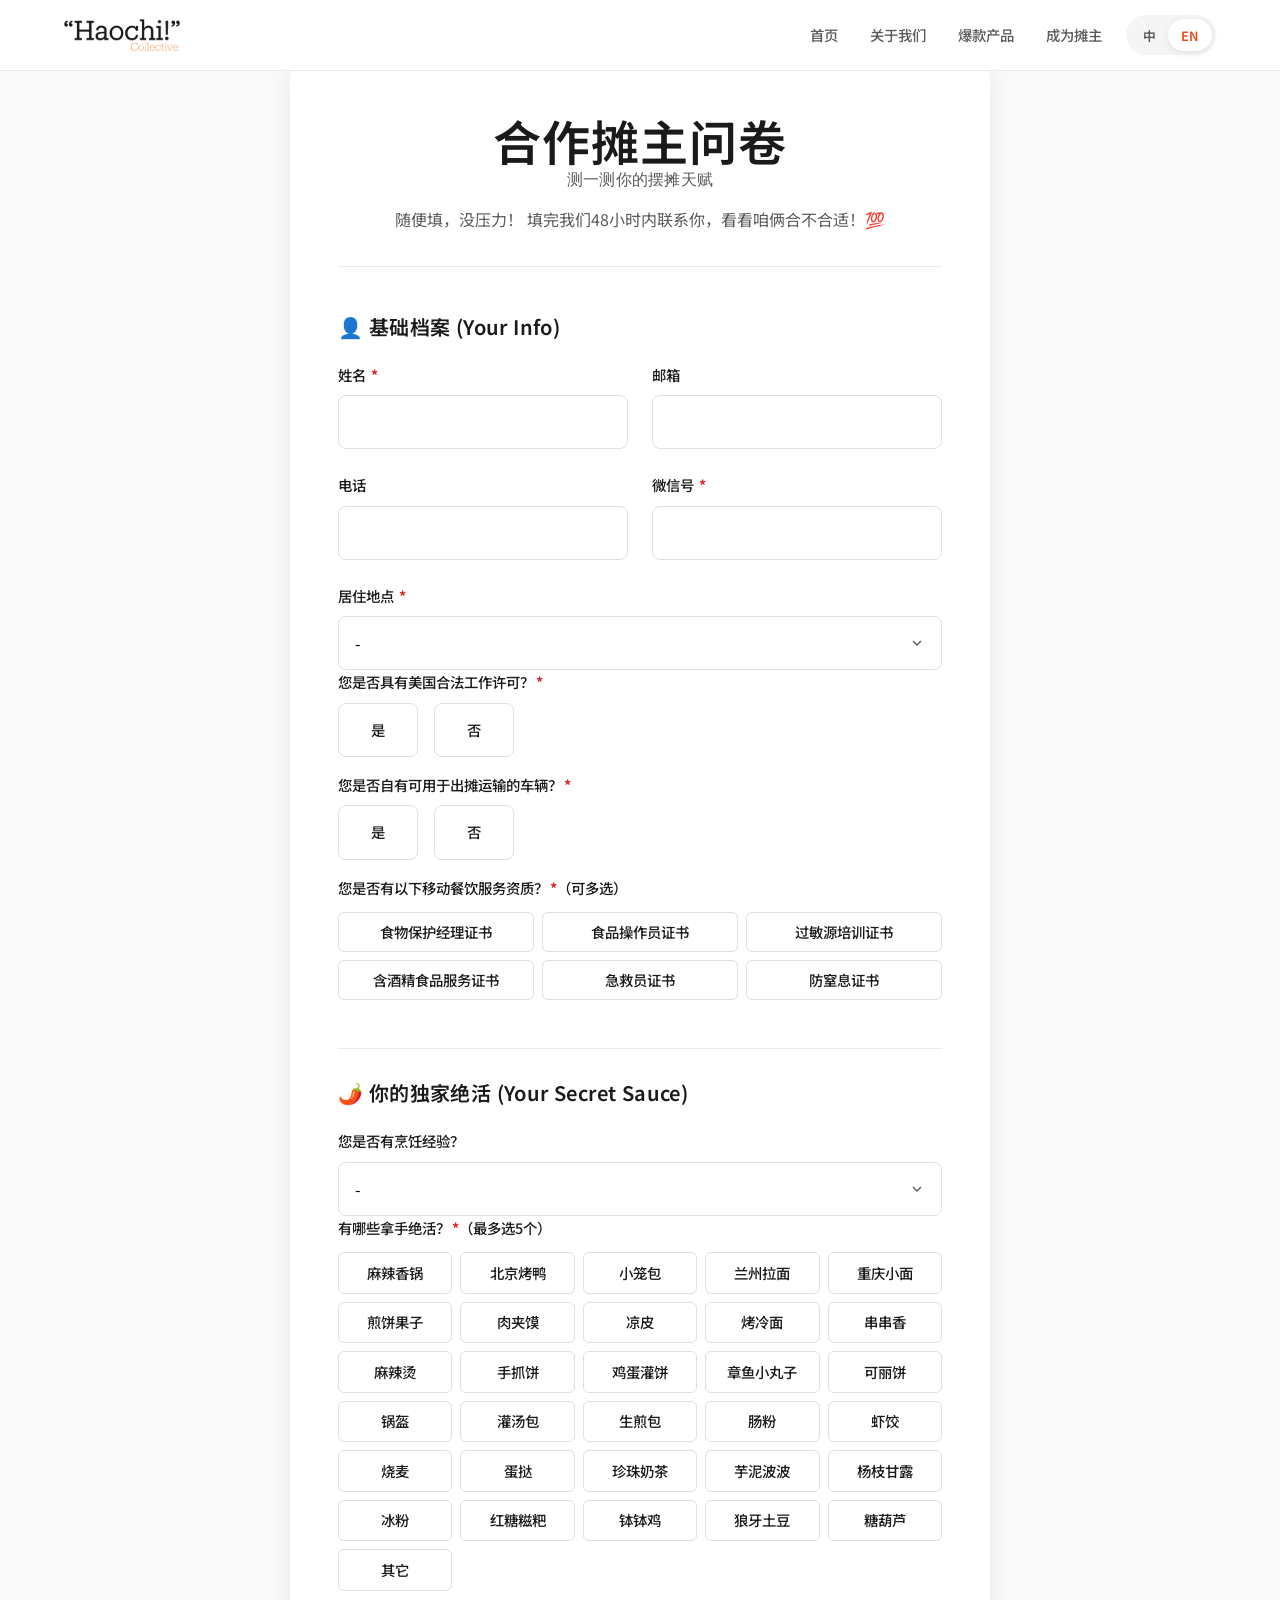
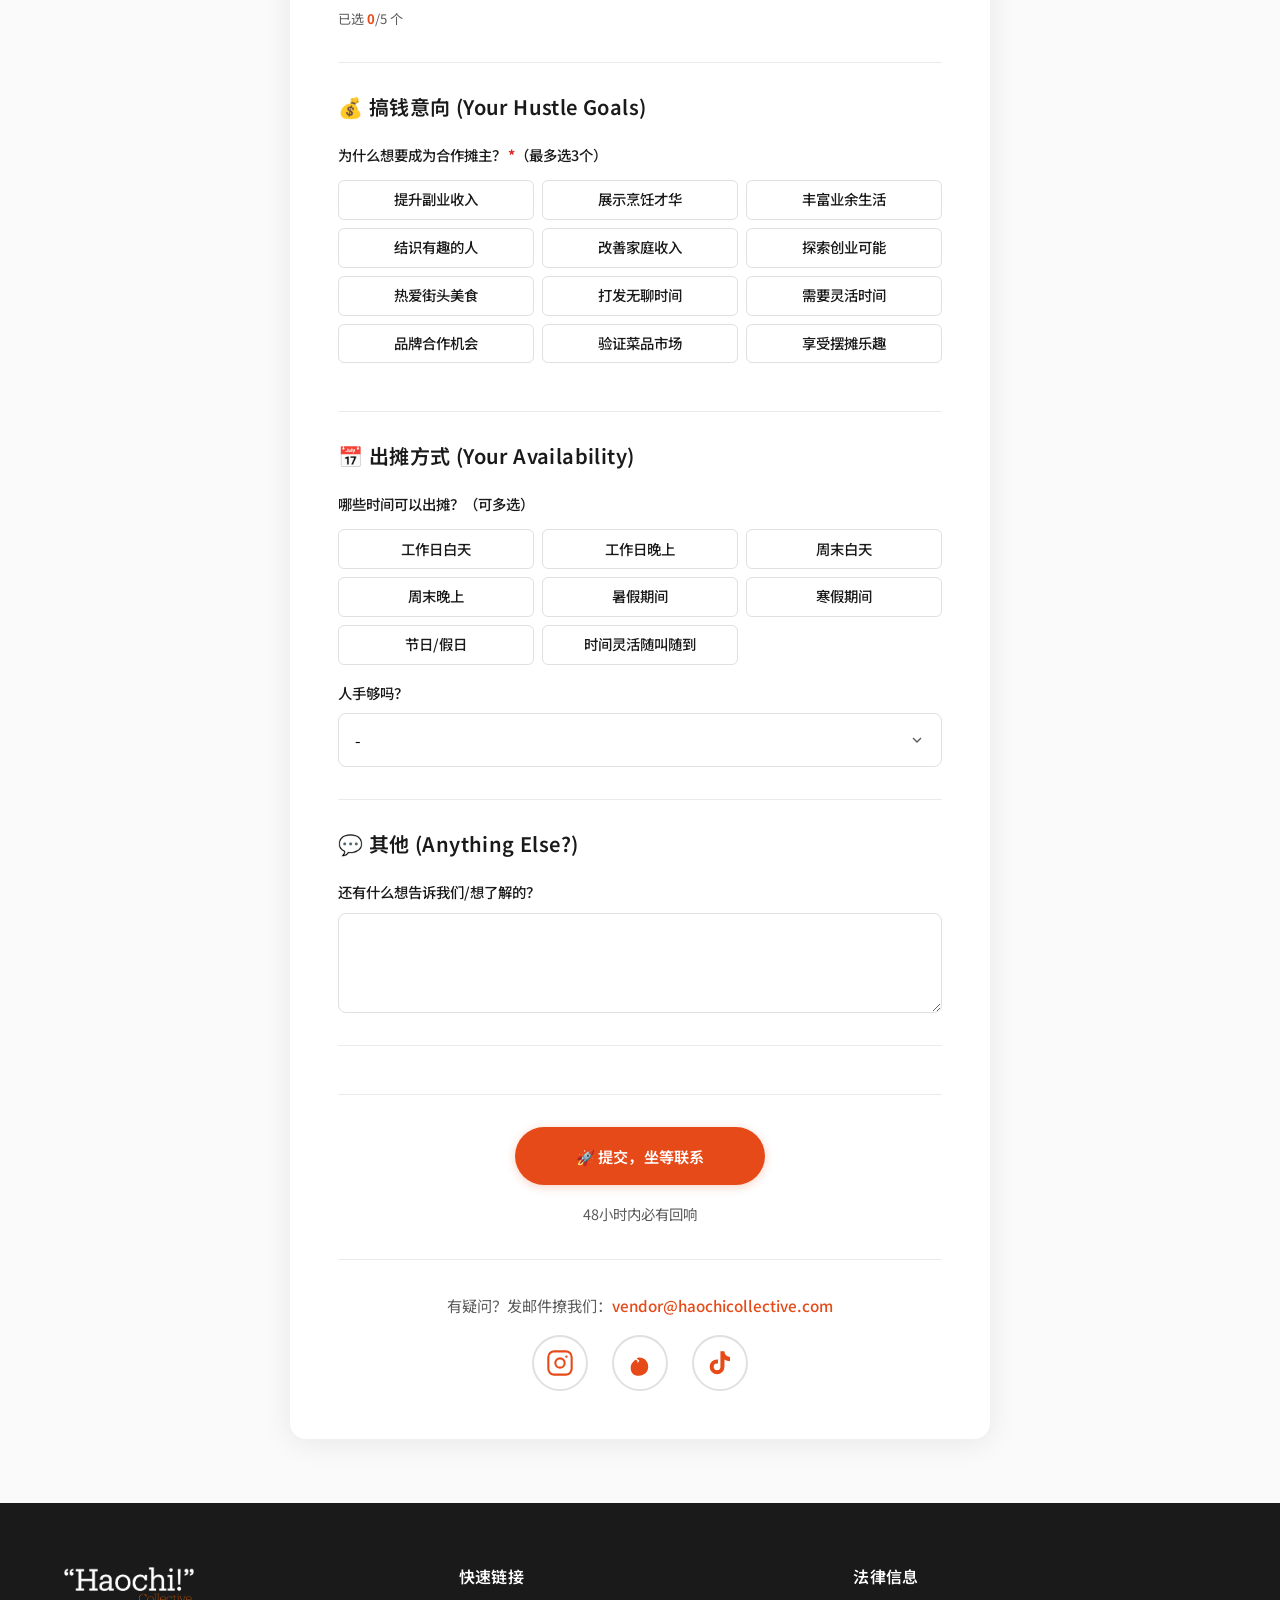
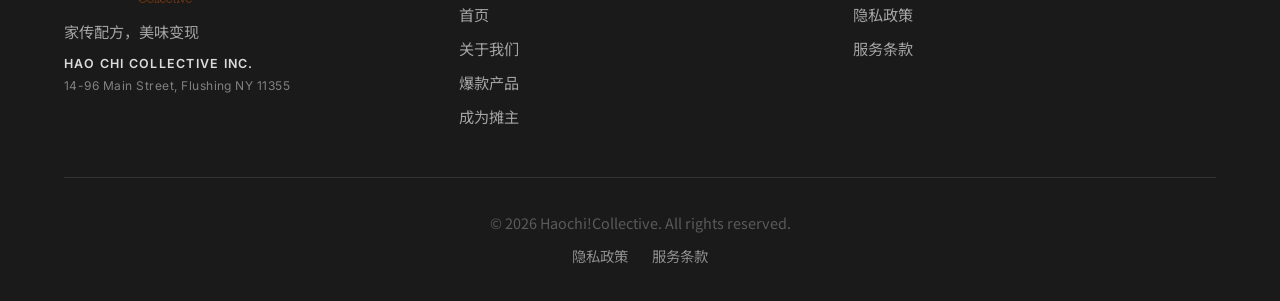
==== commit c0d83155: "v1.1.3: unify option styles + add '其它' with text input field" ====
--- a/page-apply.html
+++ b/page-apply.html
@@ -254,9 +254,9 @@
               </select>
             </div>
 
-            <!-- 问题二：独家秘方与特色美食 -->
+            <!-- 问题二：有哪些拿手绝活 -->
             <div class="form-field">
-              <label data-lang="zh">独家秘方与特色美食 <span class="required-star">*</span>（最多选5个）</label>
+              <label data-lang="zh">有哪些拿手绝活？<span class="required-star">*</span>（最多选5个）</label>
               <label data-lang="en">Your Signature Specialties <span class="required-star">*</span> (max 5)</label>
               <div class="food-tag-grid" id="foodTagGrid">
                 <label class="food-tag-label"><input type="checkbox" name="food_tags" value="麻辣香锅"><span>麻辣香锅</span></label>
@@ -289,6 +289,11 @@
                 <label class="food-tag-label"><input type="checkbox" name="food_tags" value="钵钵鸡"><span>钵钵鸡</span></label>
                 <label class="food-tag-label"><input type="checkbox" name="food_tags" value="狼牙土豆"><span>狼牙土豆</span></label>
                 <label class="food-tag-label"><input type="checkbox" name="food_tags" value="糖葫芦"><span>糖葫芦</span></label>
+                <label class="food-tag-label food-tag-other-label"><input type="checkbox" name="food_tags" value="其它" id="foodTagOther"><span>其它</span></label>
+              </div>
+              <div class="food-tag-other-input" id="foodTagOtherInput" style="display:none; margin-top: 10px;">
+                <input type="text" name="food_tags_other" placeholder="请填写您的其它绝活..." data-lang="zh" placeholder-zh="请填写您的其它绝活...">
+                <input type="text" name="food_tags_other_en" placeholder="Your other specialties..." data-lang="en" placeholder-en="Your other specialties...">
               </div>
               <p class="food-tag-hint" data-lang="zh">已选 <span id="foodTagCount">0</span>/5 个</p>
               <p class="food-tag-hint" data-lang="en">Selected: <span id="foodTagCountEn">0</span>/5</p>
@@ -604,6 +609,19 @@
         input.addEventListener('change', updateFoodTagLimit);
       });
       updateFoodTagLimit();
+    }
+
+    // ── "其它" checkbox → reveal text input ──────────────────────
+    const foodTagOtherCheckbox = document.getElementById('foodTagOther');
+    const foodTagOtherInput = document.getElementById('foodTagOtherInput');
+    if (foodTagOtherCheckbox && foodTagOtherInput) {
+      foodTagOtherCheckbox.addEventListener('change', function() {
+        foodTagOtherInput.style.display = this.checked ? 'block' : 'none';
+        if (!this.checked) {
+          // Clear text when unchecked
+          foodTagOtherInput.querySelectorAll('input').forEach(i => i.value = '');
+        }
+      });
     }
 
     // ── Reasons Selection (max 3) ───────────────────────────────
--- a/styles.css
+++ b/styles.css
@@ -1406,37 +1406,6 @@
 .checkbox-group-field {
   margin-bottom: var(--space-md);
 }
-.checkbox-grid {
-  display: grid;
-  grid-template-columns: repeat(3, 1fr);
-  gap: var(--space-sm);
-}
-.checkbox-label {
-  display: flex;
-  align-items: center;
-  gap: 0.5rem;
-  padding: 0.875rem 1rem;
-  border: 1.5px solid var(--gray-300);
-  border-radius: var(--border-radius);
-  cursor: pointer;
-  font-size: 0.88rem;
-  transition: var(--transition-fast);
-  user-select: none;
-  line-height: 1.3;
-}
-.checkbox-label:hover {
-  border-color: var(--primary);
-  background: rgba(230, 74, 25, 0.03);
-}
-.checkbox-label input[type="checkbox"] {
-  display: none;
-}
-.checkbox-label:has(input:checked) {
-  border-color: var(--primary);
-  background: rgba(230, 74, 25, 0.08);
-  color: var(--primary);
-  font-weight: 500;
-}
 
 /* Reason textarea placeholder behavior */
 .reason-textarea {
@@ -1459,7 +1428,50 @@
   font-size: 1em;
 }
 
-/* Food Tag Grid */
+/* ── Unified Option Label Styles ─────────────────────────────────
+   所有问卷选项框（checkbox-grid / food-tag-grid / yesno）
+   统一视觉语言：柔和灰边框 → 悬停橙色提示 → 选中橙色高亮
+   ─────────────────────────────────────────────────────────────── */
+
+/* Checkbox Grid Options */
+.checkbox-grid {
+  display: grid;
+  grid-template-columns: repeat(3, 1fr);
+  gap: 8px;
+  margin-top: 4px;
+}
+.checkbox-label {
+  display: flex;
+  align-items: center;
+  justify-content: center;
+  gap: 0.4rem;
+  padding: 0.6rem 0.5rem;
+  border: 1.5px solid var(--gray-300);
+  border-radius: 6px;
+  cursor: pointer;
+  font-size: 0.82rem;
+  font-weight: 500;
+  text-align: center;
+  line-height: 1.3;
+  transition: border-color 0.15s ease, background 0.15s ease, color 0.15s ease;
+  user-select: none;
+  background: var(--white);
+}
+.checkbox-label:hover {
+  border-color: var(--primary);
+  background: rgba(230, 74, 25, 0.04);
+}
+.checkbox-label input[type="checkbox"] {
+  display: none;
+}
+.checkbox-label:has(input:checked) {
+  border-color: var(--primary);
+  background: rgba(230, 74, 25, 0.10);
+  color: var(--primary);
+  font-weight: 600;
+}
+
+/* Food Tag Grid Options */
 .food-tag-grid {
   display: grid;
   grid-template-columns: repeat(5, 1fr);
@@ -1478,7 +1490,7 @@
   font-weight: 500;
   text-align: center;
   line-height: 1.3;
-  transition: var(--transition-fast);
+  transition: border-color 0.15s ease, background 0.15s ease, color 0.15s ease;
   user-select: none;
   background: var(--white);
 }
@@ -1502,6 +1514,23 @@
   opacity: 0.45;
   cursor: not-allowed;
   pointer-events: none;
+}
+
+/* Other input field (revealed when "其它" is checked) */
+.food-tag-other-input input {
+  width: 100%;
+  padding: 0.6rem 0.875rem;
+  border: 1.5px solid var(--gray-300);
+  border-radius: 6px;
+  font-size: 0.85rem;
+  font-family: inherit;
+  transition: border-color 0.15s ease, box-shadow 0.15s ease;
+  background: var(--white);
+}
+.food-tag-other-input input:focus {
+  outline: none;
+  border-color: var(--primary);
+  box-shadow: 0 0 0 3px rgba(230, 74, 25, 0.12);
 }
 
 .food-tag-hint {
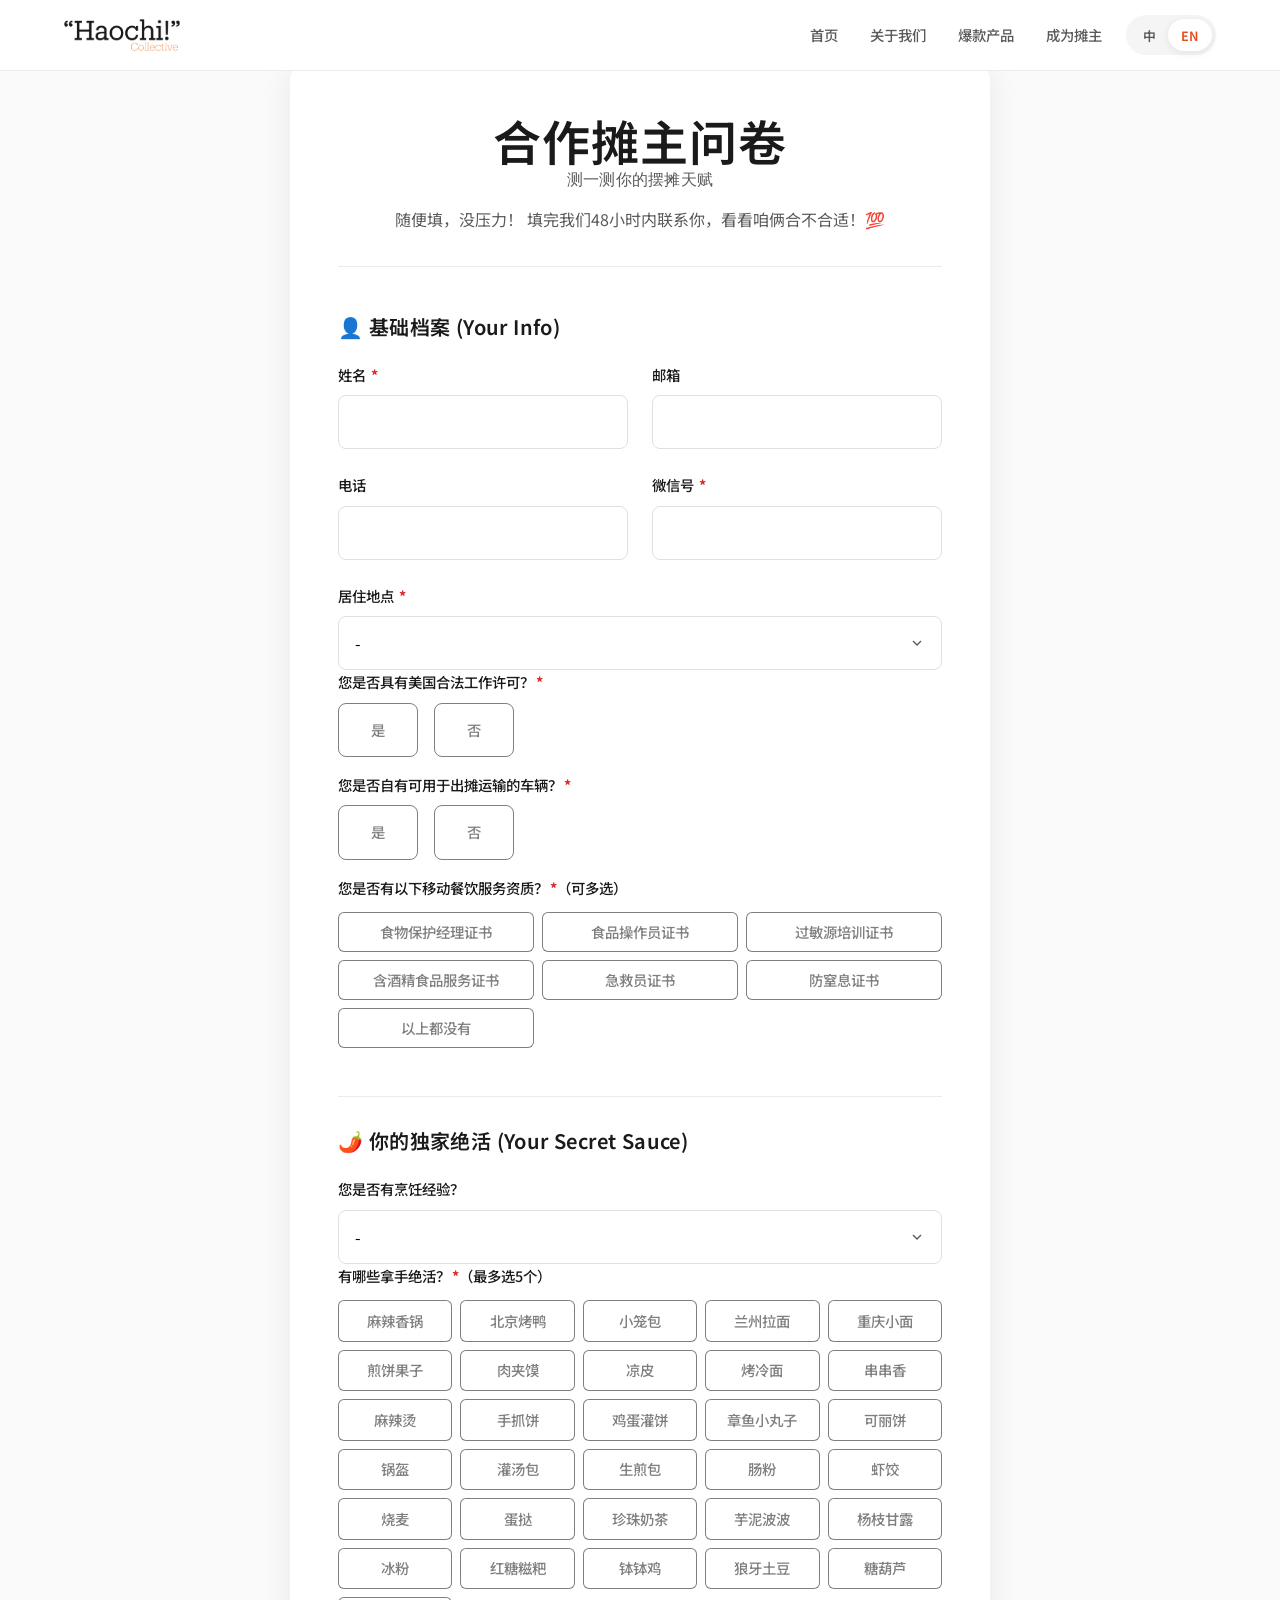
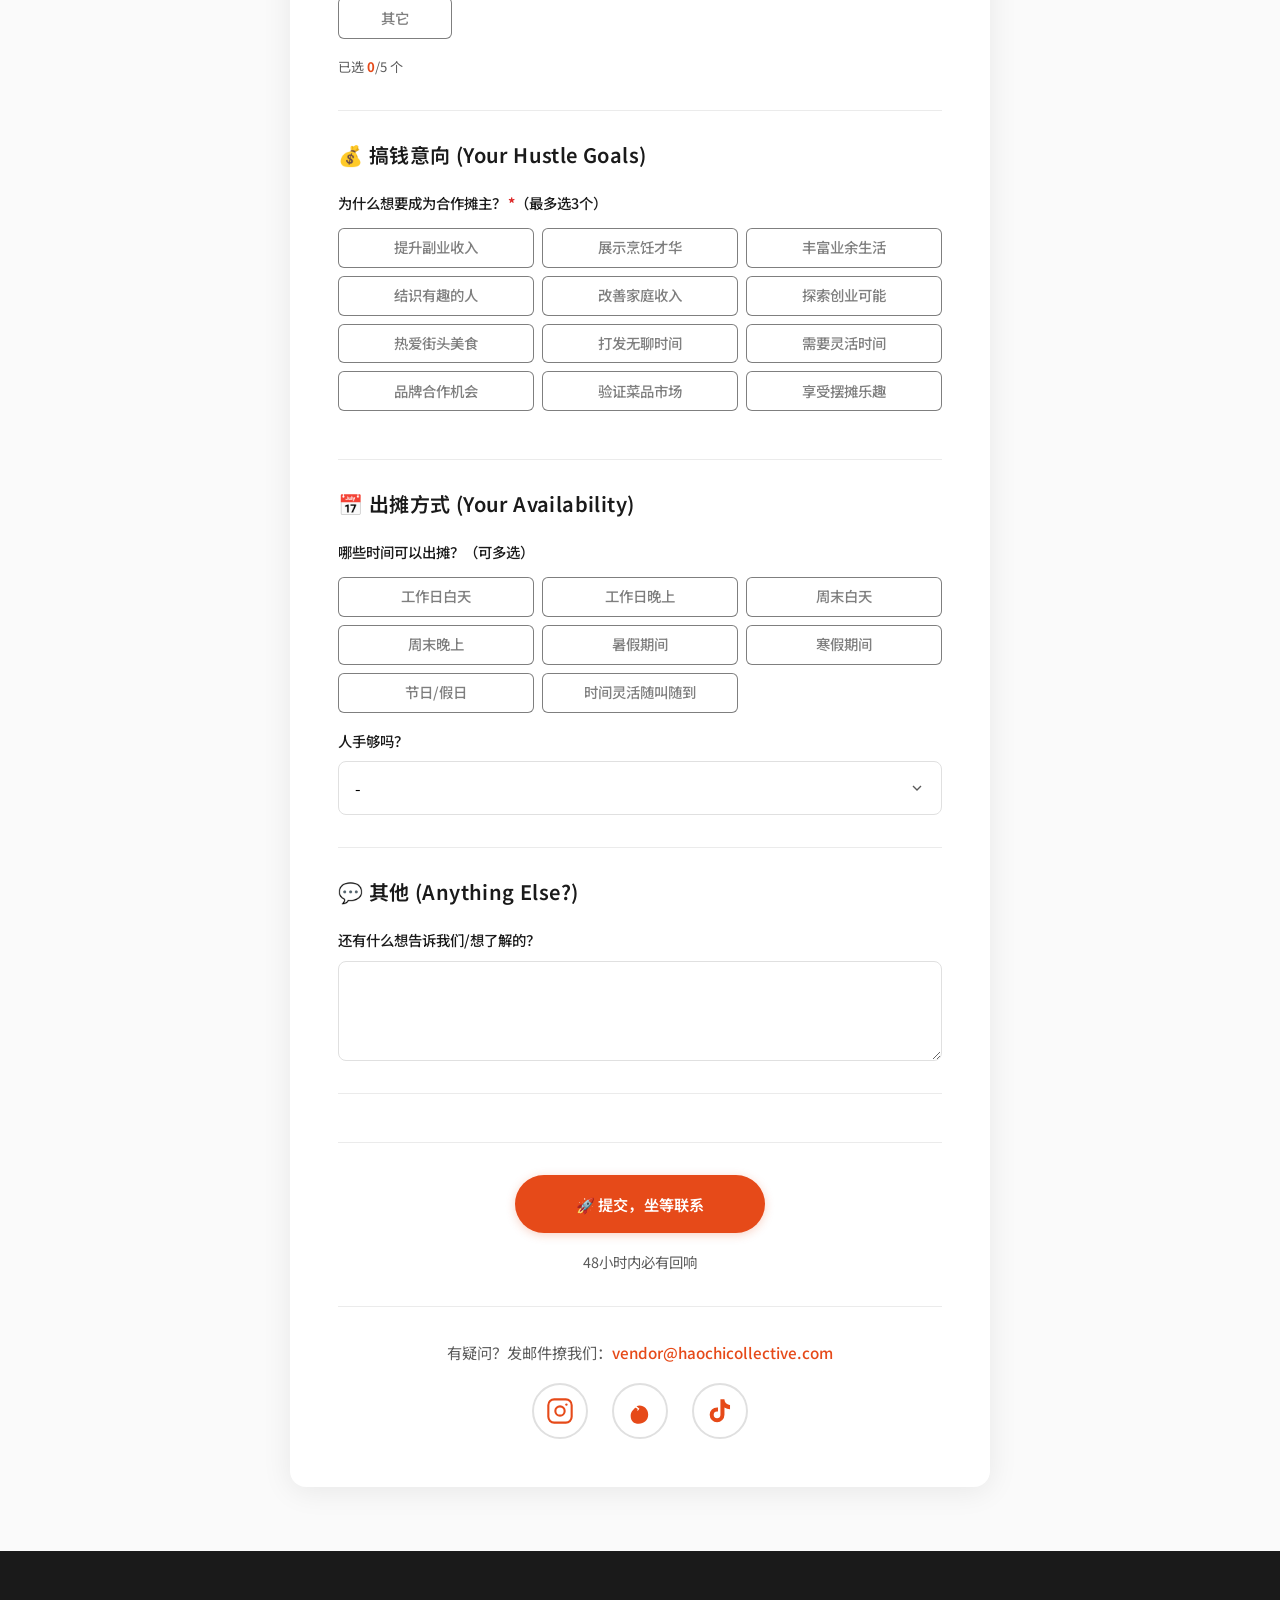
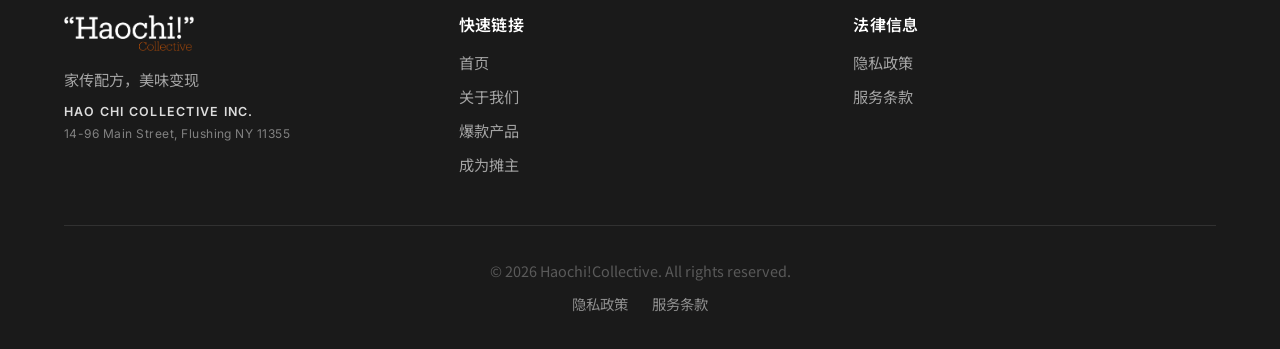
==== commit 2bccf2ee: "v1.1.7: 添加'以上都没有'选项到资质问题" ====
--- a/page-apply.html
+++ b/page-apply.html
@@ -229,6 +229,11 @@
                   <span data-lang="zh">防窒息证书</span>
                   <span data-lang="en">Choking Prevention Cert</span>
                 </label>
+                <label class="checkbox-label">
+                  <input type="checkbox" name="certifications" value="none" class="cert-none">
+                  <span data-lang="zh">以上都没有</span>
+                  <span data-lang="en">None of the above</span>
+                </label>
               </div>
             </div>
           </div>
@@ -624,6 +629,34 @@
       });
     }
 
+    // ── Certifications Selection (mutual exclusion with "none") ─────
+    const certNoneCheckbox = document.querySelector('.cert-none');
+    const certCheckboxes = document.querySelectorAll('input[name="certifications"]:not(.cert-none)');
+    
+    if (certNoneCheckbox) {
+      certNoneCheckbox.addEventListener('change', function() {
+        if (this.checked) {
+          certCheckboxes.forEach(cb => {
+            cb.checked = false;
+            cb.disabled = true;
+          });
+        } else {
+          certCheckboxes.forEach(cb => {
+            cb.disabled = false;
+          });
+        }
+      });
+    }
+    
+    certCheckboxes.forEach(cb => {
+      cb.addEventListener('change', function() {
+        if (this.checked && certNoneCheckbox) {
+          certNoneCheckbox.checked = false;
+          certNoneCheckbox.disabled = false;
+        }
+      });
+    });
+
     // ── Reasons Selection (max 3) ───────────────────────────────
     document.querySelectorAll('input[name="reasons"]').forEach(input => {
       input.addEventListener('change', function() {
--- a/styles.css
+++ b/styles.css
@@ -1381,12 +1381,13 @@
   gap: 0.5rem;
   cursor: pointer;
   padding: 0.875rem 1.5rem;
-  border: 1.5px solid var(--gray-300);
+  border: 0.5px solid rgba(0, 0, 0, 0.5);
   border-radius: var(--border-radius);
   transition: var(--transition-fast);
   min-width: 80px;
   justify-content: center;
   user-select: none;
+  color: rgba(0, 0, 0, 0.5);
 }
 .yesno-label:hover {
   border-color: var(--primary);
@@ -1394,6 +1395,9 @@
 }
 .yesno-label input[type="radio"] {
   display: none;
+}
+.yesno-label span {
+  color: rgba(0, 0, 0, 0.5);
 }
 .yesno-label:has(input:checked) {
   border-color: var(--primary);
@@ -1446,7 +1450,7 @@
   justify-content: center;
   gap: 0.4rem;
   padding: 0.6rem 0.5rem;
-  border: 1.5px solid var(--gray-300);
+  border: 0.5px solid rgba(0, 0, 0, 0.5);
   border-radius: 6px;
   cursor: pointer;
   font-size: 0.82rem;
@@ -1456,6 +1460,7 @@
   transition: border-color 0.15s ease, background 0.15s ease, color 0.15s ease;
   user-select: none;
   background: var(--white);
+  color: rgba(0, 0, 0, 0.5);
 }
 .checkbox-label:hover {
   border-color: var(--primary);
@@ -1463,6 +1468,9 @@
 }
 .checkbox-label input[type="checkbox"] {
   display: none;
+}
+.checkbox-label span {
+  color: rgba(0, 0, 0, 0.5);
 }
 .checkbox-label:has(input:checked) {
   border-color: var(--primary);
@@ -1483,7 +1491,7 @@
   align-items: center;
   justify-content: center;
   padding: 0.65rem 0.5rem;
-  border: 1.5px solid var(--gray-300);
+  border: 0.5px solid rgba(0, 0, 0, 0.5);
   border-radius: 6px;
   cursor: pointer;
   font-size: 0.82rem;
@@ -1493,9 +1501,11 @@
   transition: border-color 0.15s ease, background 0.15s ease, color 0.15s ease;
   user-select: none;
   background: var(--white);
+  color: rgba(0, 0, 0, 0.5);
 }
 .food-tag-label span {
   pointer-events: none;
+  color: rgba(0, 0, 0, 0.5);
 }
 .food-tag-label:hover {
   border-color: var(--primary);
